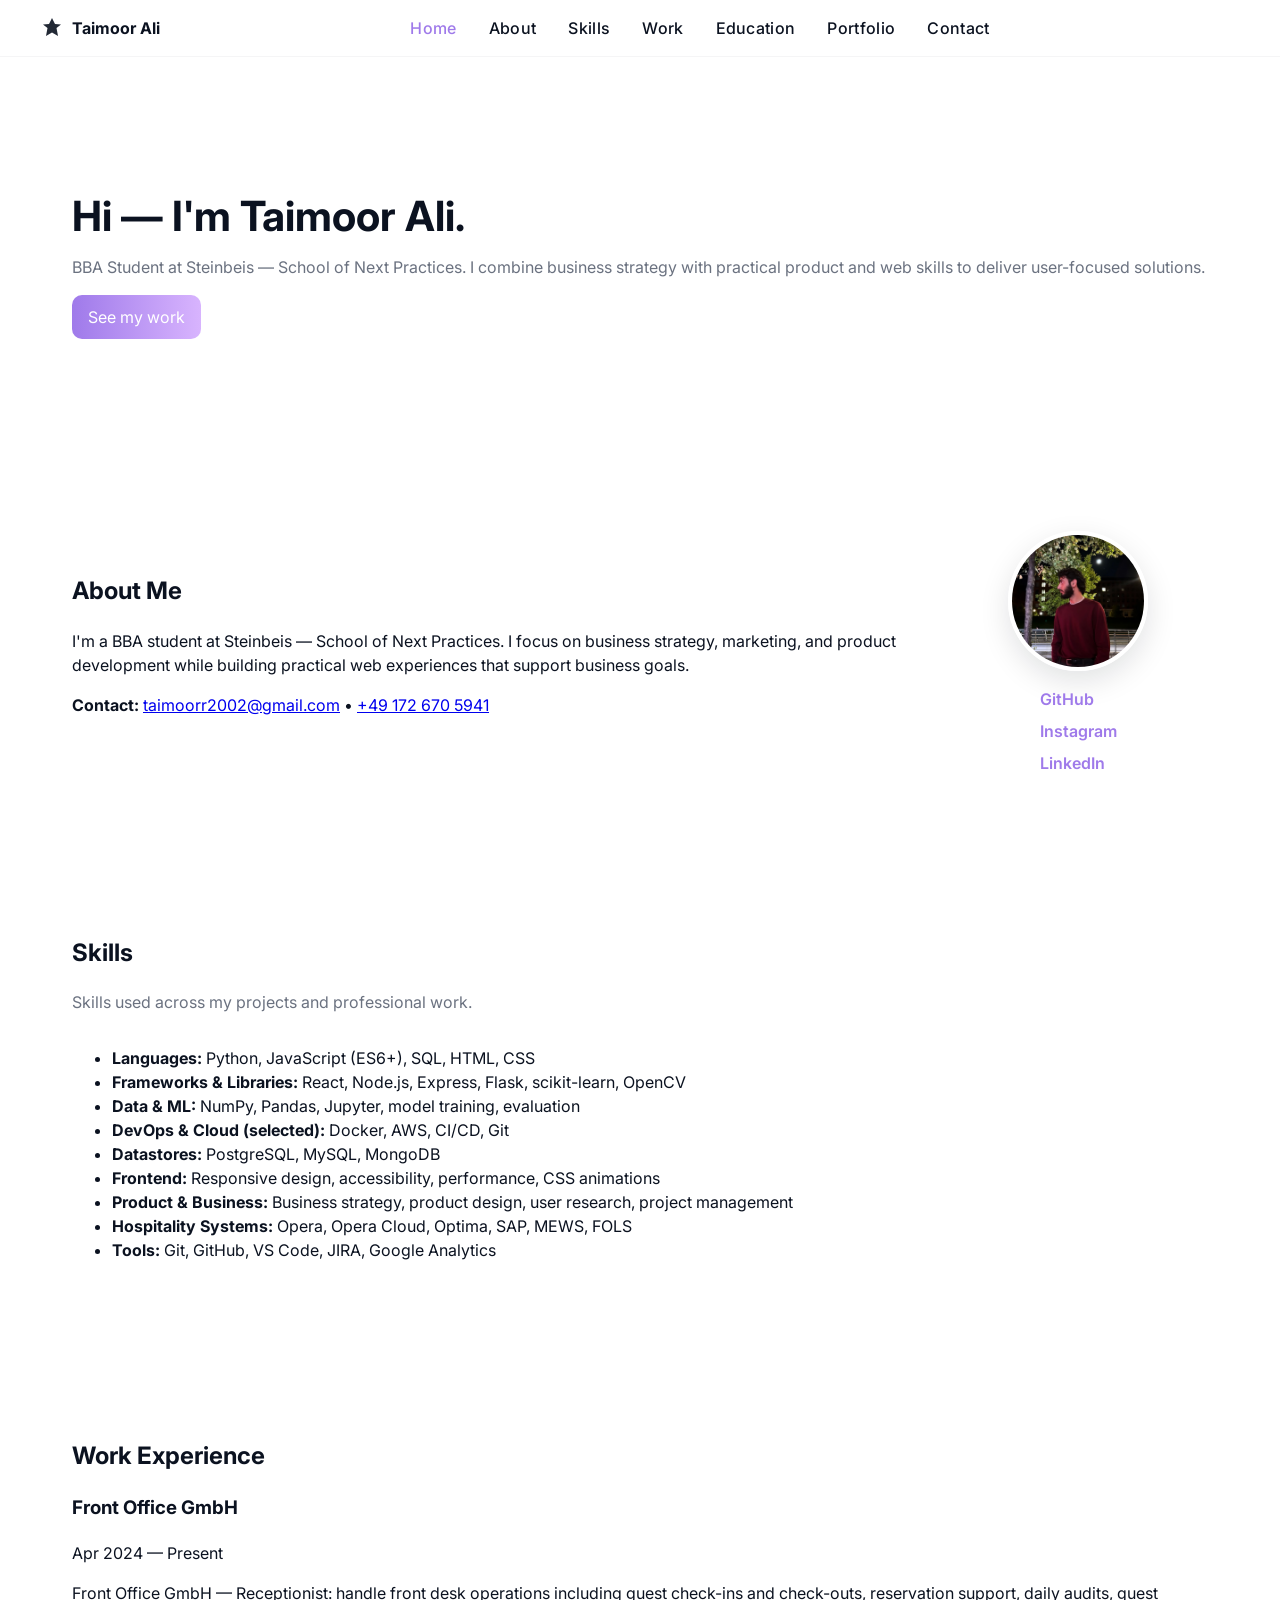
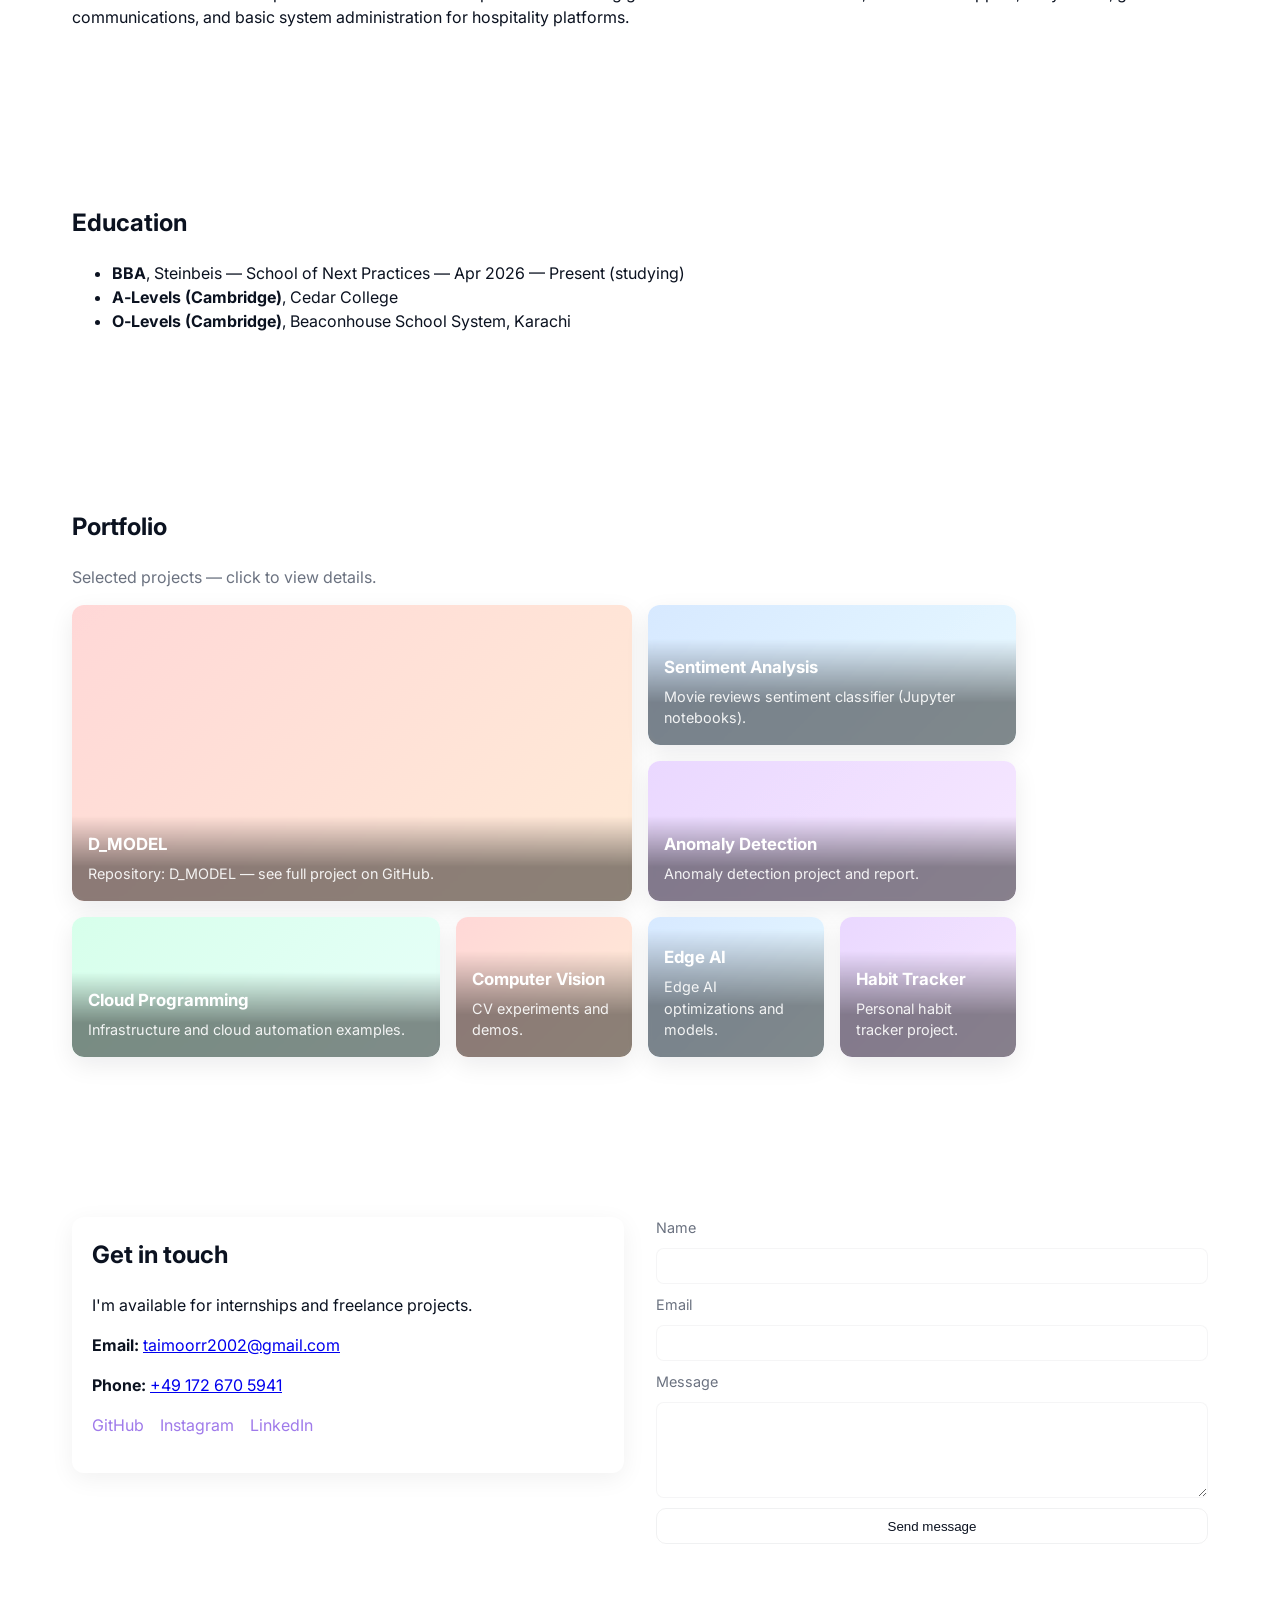
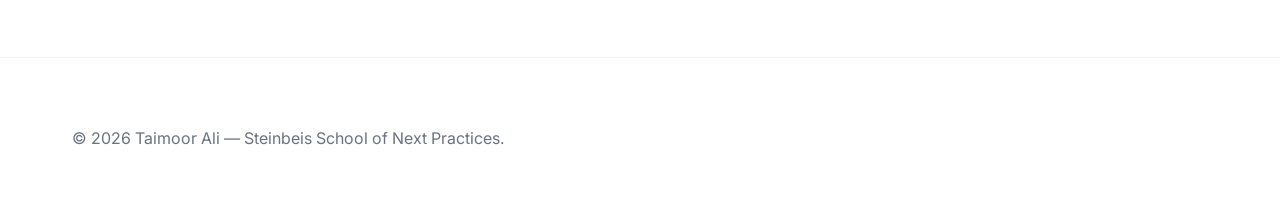
==== index.html @ 48ac393d "Content: clarify Front Office role (receptionist duties); Forms: wire contact form to Formsubmit" ====
<!DOCTYPE html>
<html lang="en">
<head>
    <meta charset="utf-8">
    <meta name="viewport" content="width=device-width,initial-scale=1">
    <title>MyName — Software Developer</title>
    <link href="https://fonts.googleapis.com/css2?family=Inter:wght@300;400;600;700&display=swap" rel="stylesheet">
    <link rel="stylesheet" href="style.css">
    <meta name="description" content="Portfolio of a software developer — frontend, backend, and product-focused engineering.">
    <meta name="theme-color" content="#ffffff">
    <link rel="icon" href="assets/favicon.svg" type="image/svg+xml">
    <link rel="manifest" href="manifest.webmanifest">
</head>
<body>
    <header class="site-header">
        <div class="container header-inner">
            <div class="nav-left">
                <a class="logo" href="#hero" aria-label="Homepage">
                    <svg width="24" height="24" viewBox="0 0 24 24" fill="none" aria-hidden="true"><path d="M12 2L15 8l6 .5-4.5 3.5L18 20l-6-3.5L6 20l1.5-8L3 8.5 9 8 12 2z" fill="currentColor"/></svg>
                    <span class="brand">Taimoor Ali</span>
                </a>
            </div>

            <nav class="site-nav" aria-label="Main navigation">
                <ul class="nav-center">
                    <li><a href="#hero">Home</a></li>
                    <li><a href="#about">About</a></li>
                    <li><a href="#skills">Skills</a></li>
                        <li><a href="#work">Work</a></li>
                        <li><a href="#education">Education</a></li>
                    <li><a href="#portfolio">Portfolio</a></li>
                    <li><a href="#contact">Contact</a></li>
                </ul>
            </nav>

            <div class="nav-right">
                <button id="menu-toggle" class="menu-toggle" aria-label="Toggle navigation">☰</button>
            </div>
        </div>
    </header>

    <main>
        <section id="hero" class="hero">
            <div class="container">
                <h1>Hi — I'm Taimoor Ali.</h1>
                <p class="lead">BBA Student at Steinbeis — School of Next Practices. I combine business strategy with practical product and web skills to deliver user-focused solutions.</p>
                <p><a class="btn primary" href="#portfolio">See my work</a></p>
            </div>
        </section>

        <section id="about" class="section">
            <div class="container about-inner">
                <div class="about-left">
                    <h2>About Me</h2>
                    <p>I'm a BBA student at Steinbeis — School of Next Practices. I focus on business strategy, marketing, and product development while building practical web experiences that support business goals.</p>
                    <p><strong>Contact:</strong> <a href="mailto:taimoorr2002@gmail.com">taimoorr2002@gmail.com</a> • <a href="tel:+491726705941">+49 172 670 5941</a></p>
                </div>
                <div class="about-right">
                    <img src="assets/profile.jpg" alt="Taimoor Ali" class="avatar-img">
                    <div class="socials">
                        <a href="https://github.com/taimoorali110" target="_blank" rel="noopener">GitHub</a>
                        <a href="https://www.instagram.com/taimoorkoraii/" target="_blank" rel="noopener">Instagram</a>
                        <a href="https://www.linkedin.com/in/taimoor-ali-80b96a406/" class="linkedin" target="_blank" rel="noopener">LinkedIn</a>
                    </div>
                </div>
            </div>
        </section>

        <section id="skills" class="section">
            <div class="container">
                <h2>Skills</h2>
                <p class="lead">Skills used across my projects and professional work.</p>
                <div class="skills-grid expanded">
                    <ul>
                        <li><strong>Languages:</strong> Python, JavaScript (ES6+), SQL, HTML, CSS</li>
                        <li><strong>Frameworks & Libraries:</strong> React, Node.js, Express, Flask, scikit-learn, OpenCV</li>
                        <li><strong>Data & ML:</strong> NumPy, Pandas, Jupyter, model training, evaluation</li>
                        <li><strong>DevOps & Cloud (selected):</strong> Docker, AWS, CI/CD, Git</li>
                        <li><strong>Datastores:</strong> PostgreSQL, MySQL, MongoDB</li>
                        <li><strong>Frontend:</strong> Responsive design, accessibility, performance, CSS animations</li>
                        <li><strong>Product & Business:</strong> Business strategy, product design, user research, project management</li>
                        <li><strong>Hospitality Systems:</strong> Opera, Opera Cloud, Optima, SAP, MEWS, FOLS</li>
                        <li><strong>Tools:</strong> Git, GitHub, VS Code, JIRA, Google Analytics</li>
                    </ul>
                    
                </div>
            </div>
        </section>

        <section id="work" class="section work-section">
            <div class="container">
                <h2>Work Experience</h2>
                <div class="work-item">
                    <h3>Front Office GmbH</h3>
                    <p class="muted">Apr 2024 — Present</p>
                    <p>Front Office GmbH — Receptionist: handle front desk operations including guest check-ins and check-outs, reservation support, daily audits, guest communications, and basic system administration for hospitality platforms.</p>
                </div>
            </div>
        </section>

        <section id="education" class="section education-section">
            <div class="container">
                <h2>Education</h2>
                <ul class="education-list">
                    <li><strong>BBA</strong>, Steinbeis — School of Next Practices — Apr 2026 — Present (studying)</li>
                    <li><strong>A‑Levels (Cambridge)</strong>, Cedar College</li>
                    <li><strong>O‑Levels (Cambridge)</strong>, Beaconhouse School System, Karachi</li>
                </ul>
            </div>
        </section>

        <section id="portfolio" class="section portfolio-section">
            <div class="container">
                <h2>Portfolio</h2>
                <p class="lead">Selected projects — click to view details.</p>
                <div class="portfolio-grid">
                    <a class="portfolio-tile tile-large" href="projects/D_MODEL.html" aria-label="D_MODEL">
                        <div class="tile-bg tile-1"></div>
                        <div class="tile-overlay">
                            <h3>D_MODEL</h3>
                            <p>Repository: D_MODEL — see full project on GitHub.</p>
                        </div>
                    </a>

                    <a class="portfolio-tile tile-medium" href="projects/sentiment-analysis-for-movie-reviews.html" aria-label="Sentiment Analysis">
                        <div class="tile-bg tile-2"></div>
                        <div class="tile-overlay">
                            <h3>Sentiment Analysis</h3>
                            <p>Movie reviews sentiment classifier (Jupyter notebooks).</p>
                        </div>
                    </a>

                    <a class="portfolio-tile tile-medium" href="projects/Taimoor_10220374_Anomaly_Detection.html" aria-label="Anomaly Detection">
                        <div class="tile-bg tile-3"></div>
                        <div class="tile-overlay">
                            <h3>Anomaly Detection</h3>
                            <p>Anomaly detection project and report.</p>
                        </div>
                    </a>

                    <a class="portfolio-tile tile-medium" href="projects/Taimoor_10220374_cloud_programming.html" aria-label="Cloud Programming">
                        <div class="tile-bg tile-4"></div>
                        <div class="tile-overlay">
                            <h3>Cloud Programming</h3>
                            <p>Infrastructure and cloud automation examples.</p>
                        </div>
                    </a>

                    <a class="portfolio-tile tile-small" href="projects/Taimoor_10220374_computer_vision.html" aria-label="Computer Vision">
                        <div class="tile-bg tile-1"></div>
                        <div class="tile-overlay">
                            <h3>Computer Vision</h3>
                            <p>CV experiments and demos.</p>
                        </div>
                    </a>

                    <a class="portfolio-tile tile-small" href="projects/Taimoor_10220374_edge_ai.html" aria-label="Edge AI">
                        <div class="tile-bg tile-2"></div>
                        <div class="tile-overlay">
                            <h3>Edge AI</h3>
                            <p>Edge AI optimizations and models.</p>
                        </div>
                    </a>

                    <a class="portfolio-tile tile-small" href="projects/Taimoor_10220374_habit_tracker.html" aria-label="Habit Tracker">
                        <div class="tile-bg tile-3"></div>
                        <div class="tile-overlay">
                            <h3>Habit Tracker</h3>
                            <p>Personal habit tracker project.</p>
                        </div>
                    </a>
                </div>
            </div>
        </section>

        <section id="contact" class="section">
            <div class="container contact-inner">
                <div class="contact-card">
                    <h2>Get in touch</h2>
                    <p>I'm available for internships and freelance projects.</p>
                    <p><strong>Email:</strong> <a href="mailto:taimoorr2002@gmail.com">taimoorr2002@gmail.com</a></p>
                    <p><strong>Phone:</strong> <a href="tel:+491726705941">+49 172 670 5941</a></p>
                    <p class="contact-socials">
                        <a href="https://github.com/taimoorali110" target="_blank" rel="noopener">GitHub</a>
                        <a href="https://instagram.com/taimoorkoraii" target="_blank" rel="noopener">Instagram</a>
                        <a href="https://www.linkedin.com/in/taimoor-ali-80b96a406/" class="linkedin" target="_blank" rel="noopener">LinkedIn</a>
                    </p>
                </div>

                <form id="contact-form" class="contact-form" action="https://formsubmit.co/taimoorr2002@gmail.com" method="POST">
                    <input type="hidden" name="_subject" value="Portfolio contact — new message">
                    <input type="hidden" name="_captcha" value="false">
                    <input type="hidden" name="_next" value="https://taimoorali110.github.io/mywebsite/?thanks=true">
                    <label for="name">Name</label>
                    <input id="name" name="name" type="text" required>

                    <label for="email">Email</label>
                    <input id="email" name="email" type="email" required>

                    <label for="message">Message</label>
                    <textarea id="message" name="message" rows="5" required></textarea>

                    <button type="submit" class="btn">Send message</button>
                    <p id="form-status" class="form-status" aria-live="polite"></p>
                </form>
            </div>
        </section>
    </main>

    <footer class="site-footer">
        <div class="container footer-inner">
            <p>&copy; <span id="year"></span> Taimoor Ali — Steinbeis School of Next Practices.</p>
        </div>
    </footer>

    <script src="script.js"></script>
</body>
</html>
---- style.css ----
:root{
    --bg:#ffffff;
    --surface:#f6f7f8;
    --muted:#6b7280;
    --text:#0b1220;
    --accent:#9f7aea; /* lilac */
    --accent-2:#d8b4fe; /* light lilac */
    --card:#ffffff;
    --radius:12px;
}

*{box-sizing:border-box}
html,body{height:100%}
body{
    margin:0;
    font-family:Inter, system-ui, -apple-system, "Segoe UI", Roboto, "Helvetica Neue", Arial;
    background:var(--bg);
    color:var(--text);
    -webkit-font-smoothing:antialiased;
    -moz-osx-font-smoothing:grayscale;
    line-height:1.5;
}

.container{max-width:1200px;margin:0 auto;padding:2rem}

/* About / Avatar / Contact helpers */
.about-inner{display:flex;gap:2rem;align-items:center}
.about-left{flex:1}
.about-right{width:260px;display:flex;flex-direction:column;align-items:center;gap:1rem}
.avatar{width:120px;height:120px;border-radius:50%;background:linear-gradient(135deg,var(--accent),var(--accent-2));display:flex;align-items:center;justify-content:center;font-weight:700;color:white;font-size:36px}
.avatar-img{width:140px;height:140px;border-radius:50%;object-fit:cover;border:4px solid #fff;box-shadow:0 10px 30px rgba(12,18,25,0.12)}
.socials{display:flex;flex-direction:column;gap:0.5rem}
.socials a{color:var(--accent);text-decoration:none;font-weight:600}

.contact-inner{display:grid;grid-template-columns:1fr 1fr;gap:2rem;align-items:start}
.contact-card{background:var(--card);padding:1.25rem;border-radius:12px;box-shadow:0 6px 24px rgba(12,18,25,0.06)}
.contact-card h2{margin-top:0}
.contact-socials a{margin-right:12px;color:var(--accent);text-decoration:none}

.nav-center a.active{color:var(--accent)}

    /* Header / Nav */
    .site-header{position:sticky;top:0;z-index:60;background:rgba(255,255,255,0.6);backdrop-filter:blur(8px);border-bottom:1px solid rgba(15,23,42,0.04)}
    .header-inner{display:flex;align-items:center;justify-content:space-between;padding:1rem 0}
    .nav-left,.nav-right{display:flex;align-items:center;gap:1rem}
    .logo{display:flex;align-items:center;gap:0.5rem;color:var(--text);text-decoration:none;font-weight:600}
    .logo svg{opacity:0.9}
    .brand{font-weight:700}
    .site-nav{flex:1;text-align:center}
    .nav-center{display:inline-flex;gap:2rem;align-items:center;list-style:none;padding:0;margin:0}
    .nav-center a{color:var(--text);text-decoration:none;font-weight:500;padding:0.25rem 0;position:relative;letter-spacing:0.02em}
    .nav-center a::after{content:'';position:absolute;left:0;right:0;height:2px;background:var(--accent);transform:scaleX(0);transform-origin:left center;transition:transform .22s cubic-bezier(.2,.9,.2,1)}
    .nav-center a:hover::after{transform:scaleX(1)}
    .menu-toggle{display:none;background:transparent;border:0;font-size:1.25rem}

    .site-header.scrolled{background:rgba(255,255,255,0.8);box-shadow:0 6px 20px rgba(12,18,25,0.06)}
    .site-header.scrolled .header-inner{padding:0.45rem 0}
    .site-header.scrolled .logo{transform:scale(0.95)}

    /* Hero */
    .hero{padding:6rem 0 4rem}
    .hero h1{font-size:2.6rem;margin:0 0 0.5rem;animation:fadeInUp .7s ease both}
    .lead{color:var(--muted);margin:0 0 1rem}
    .btn{display:inline-block;padding:0.6rem 1rem;border-radius:10px;background:transparent;border:1px solid rgba(11,20,40,0.06);color:var(--text);cursor:pointer;text-decoration:none}
    .btn.primary{background:linear-gradient(90deg,var(--accent),var(--accent-2));border:0;color:white}

    /* Sections */
    .section{padding:3rem 0}
    h2{margin-top:0}

    /* Skills */
    .skills-grid{display:grid;grid-template-columns:repeat(auto-fit,minmax(120px,1fr));gap:0.75rem;padding:0;list-style:none}
    /* inline, non-boxed skill tags */
    .skills-topics .skill-list-inline{display:flex;flex-wrap:wrap;gap:0.5rem;padding:0;margin:0;list-style:none}
    .skills-topics .skill{background:transparent;padding:0;margin:0;color:var(--muted);font-weight:500;text-align:left;box-shadow:none;border-radius:0}

    /* Portfolio */
    .portfolio-section .portfolio-grid{display:grid;grid-template-columns:repeat(6,1fr);grid-auto-rows:140px;gap:16px;margin-top:1rem}
    .portfolio-tile{position:relative;display:block;border-radius:12px;overflow:hidden;color:white;text-decoration:none;box-shadow:0 8px 24px rgba(12,18,25,0.08);transform:translateZ(0);transition:transform .35s cubic-bezier(.2,.9,.2,1),box-shadow .25s}
    .portfolio-tile:hover{transform:translateY(-8px) scale(1.01);box-shadow:0 20px 40px rgba(12,18,25,0.12)}
    .portfolio-tile .tile-bg{position:absolute;inset:0;background-size:cover;background-position:center;filter:contrast(1.02) saturate(1.03);transform-origin:center;transition:transform .6s}
    .portfolio-tile:hover .tile-bg{transform:scale(1.06)}
    .portfolio-tile .tile-overlay{position:absolute;left:0;right:0;bottom:0;padding:16px;background:linear-gradient(180deg,rgba(0,0,0,0) 0%, rgba(0,0,0,0.45) 60%);backdrop-filter:blur(2px)}
    .portfolio-tile h3{margin:0 0 6px;font-size:1.05rem}
    .portfolio-tile p{margin:0;font-size:0.9rem;opacity:0.9}
    .tile-large{grid-column:span 3;grid-row:span 2}
    .tile-medium{grid-column:span 2;grid-row:span 1}
    .tile-small{grid-column:span 1;grid-row:span 1}

    .tile-1{background:linear-gradient(135deg,#ffd6d6,#ffe9d6)}
    .tile-2{background:linear-gradient(135deg,#d6e7ff,#e6f7ff)}
    .tile-3{background:linear-gradient(135deg,#e8d6ff,#f3e6ff)}
    .tile-4{background:linear-gradient(135deg,#d6ffe9,#e6fff7)}

    /* Contact form */
    .contact-form{display:grid;gap:0.6rem;max-width:600px}
    .contact-form input,.contact-form textarea{background:var(--card);border:1px solid rgba(10,15,25,0.04);padding:0.6rem;border-radius:8px;color:var(--text)}
    .contact-form label{font-size:0.9rem;color:var(--muted)}
    .form-status{color:var(--accent);font-size:0.95rem;margin-top:0.5rem}

    /* Footer */
    .site-footer{border-top:1px solid rgba(15,23,42,0.04);padding:1.25rem 0;color:var(--muted)}

/* README and gallery */
.readme{margin-top:1rem;background:var(--surface);padding:1rem;border-radius:10px}
.readme pre{white-space:pre-wrap;font-size:0.95rem;color:var(--text);overflow:auto}
.gallery{display:flex;gap:8px;flex-wrap:wrap;margin-top:0.75rem}
.gallery img{width:180px;height:120px;object-fit:cover;border-radius:8px;border:1px solid rgba(11,20,40,0.06)}
.project-video{width:100%;max-width:900px;border-radius:8px;overflow:hidden;background:#000}

    /* Responsive */
    @media (max-width:1000px){
        .portfolio-section .portfolio-grid{grid-template-columns:repeat(4,1fr);grid-auto-rows:120px}
    }
    @media (max-width:720px){
        .nav-center{display:none}
        .menu-toggle{display:block}
        .site-nav.active{display:block;position:absolute;left:16px;right:16px;top:64px;background:var(--surface);border-radius:12px;padding:12px}
        .portfolio-section .portfolio-grid{grid-template-columns:repeat(2,1fr);grid-auto-rows:140px}
        .hero h1{font-size:1.6rem}
    }

    /* Animations */
    @keyframes fadeInUp{from{opacity:0;transform:translateY(10px)}to{opacity:1;transform:none}}

    @media (prefers-reduced-motion:reduce){
        .portfolio-tile,.hero h1{transition:none;animation:none}
    }
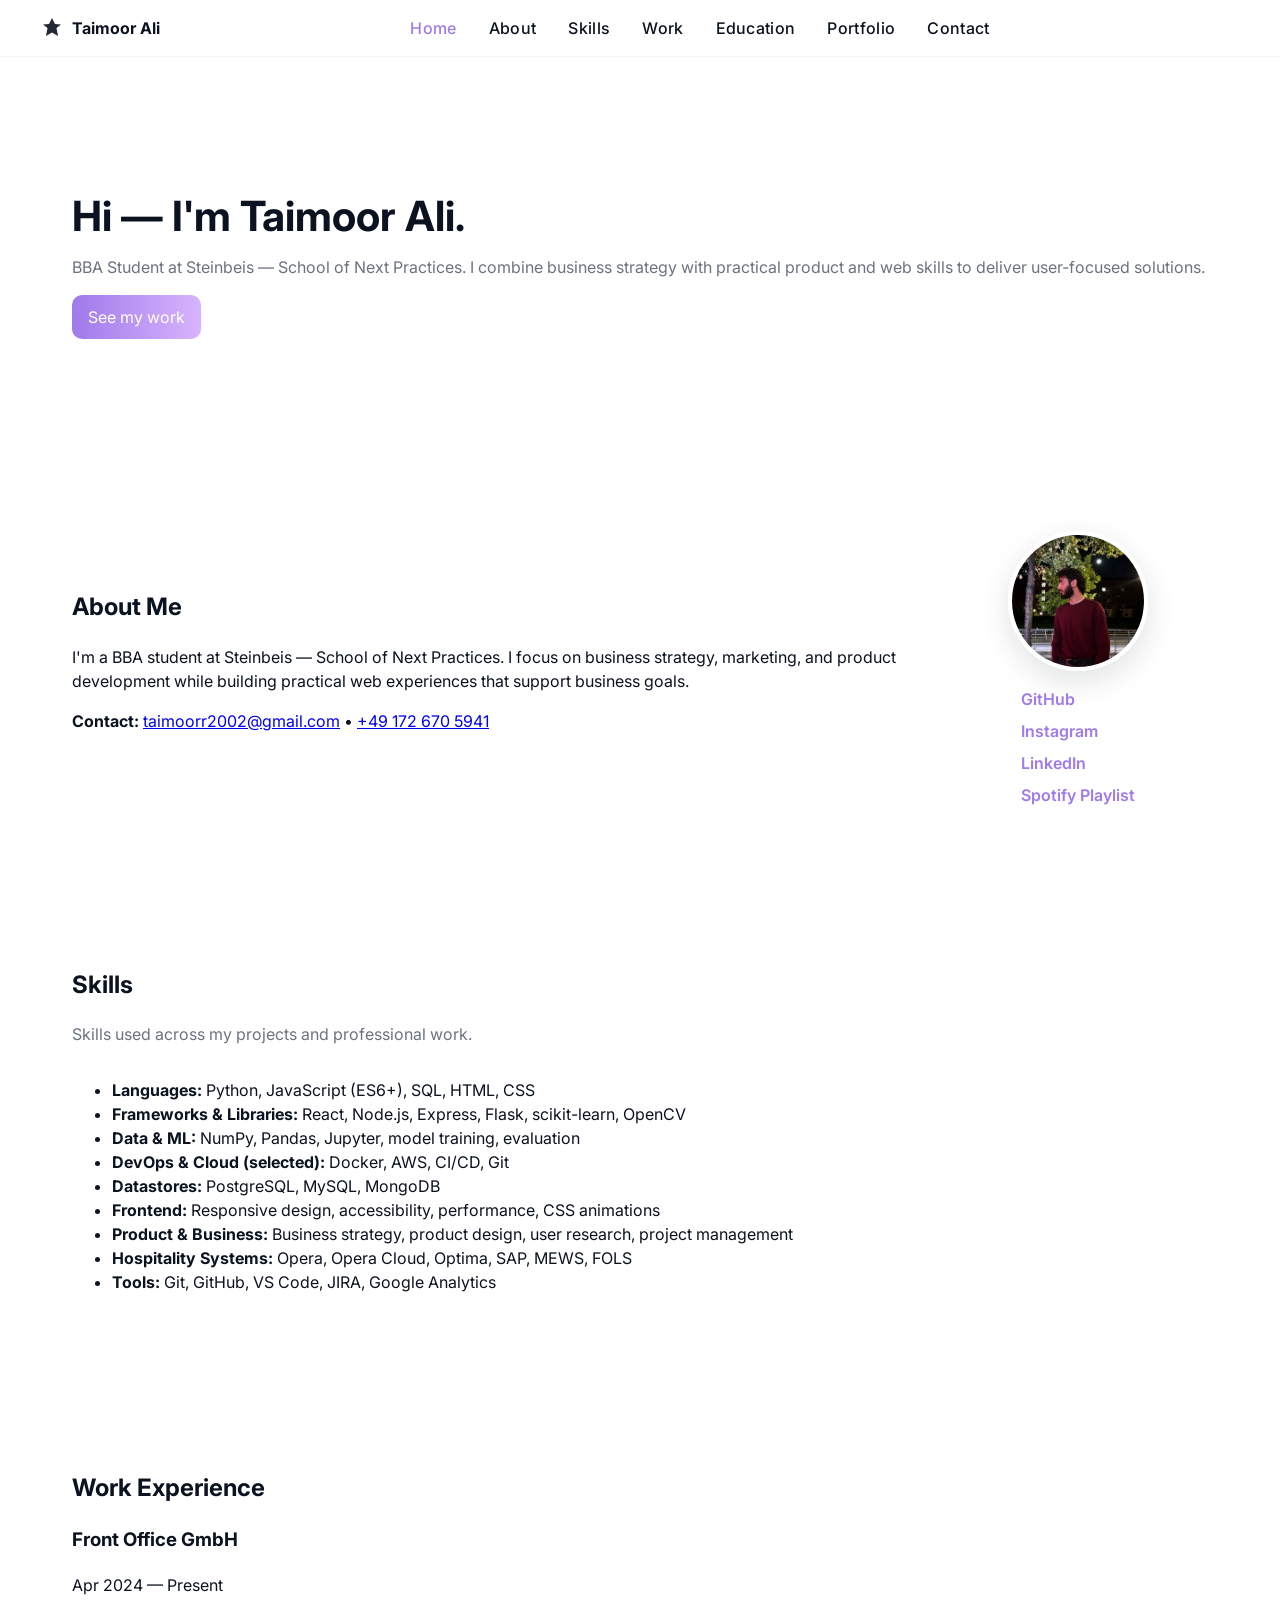
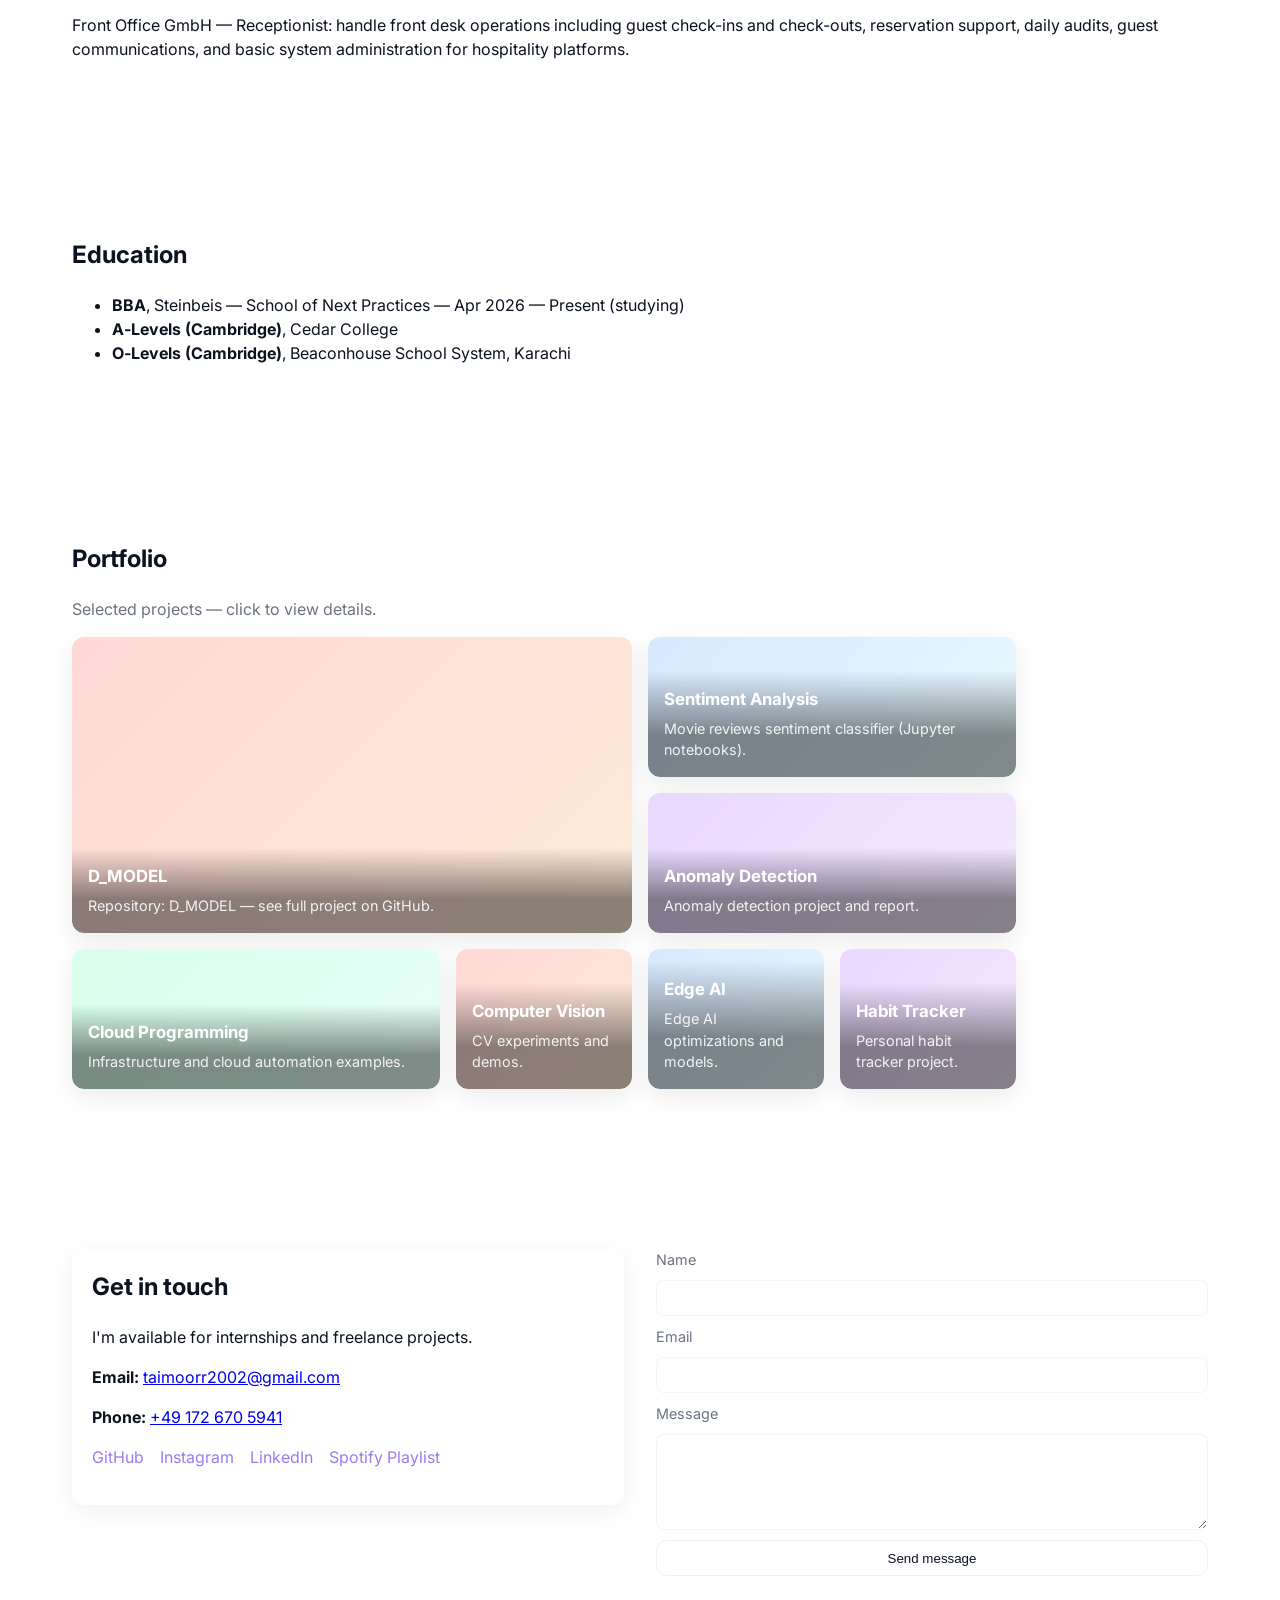
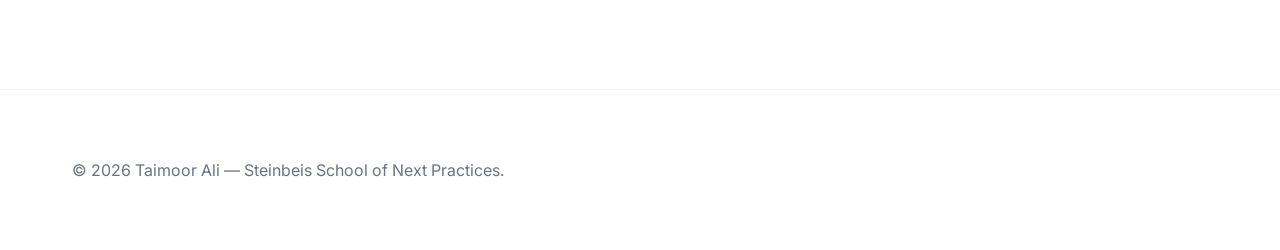
==== commit 92c38b77: "Add Spotify playlist links" ====
--- a/index.html
+++ b/index.html
@@ -61,6 +61,7 @@
                         <a href="https://github.com/taimoorali110" target="_blank" rel="noopener">GitHub</a>
                         <a href="https://www.instagram.com/taimoorkoraii/" target="_blank" rel="noopener">Instagram</a>
                         <a href="https://www.linkedin.com/in/taimoor-ali-80b96a406/" class="linkedin" target="_blank" rel="noopener">LinkedIn</a>
+                        <a href="https://open.spotify.com/playlist/6kgKh6iaj9Uk6pMjlQZ9Xp?si=ee065f746693475c" target="_blank" rel="noopener">Spotify Playlist</a>
                     </div>
                 </div>
             </div>
@@ -184,13 +185,11 @@
                         <a href="https://github.com/taimoorali110" target="_blank" rel="noopener">GitHub</a>
                         <a href="https://instagram.com/taimoorkoraii" target="_blank" rel="noopener">Instagram</a>
                         <a href="https://www.linkedin.com/in/taimoor-ali-80b96a406/" class="linkedin" target="_blank" rel="noopener">LinkedIn</a>
+                        <a href="https://open.spotify.com/playlist/6kgKh6iaj9Uk6pMjlQZ9Xp?si=ee065f746693475c" target="_blank" rel="noopener">Spotify Playlist</a>
                     </p>
                 </div>
 
-                <form id="contact-form" class="contact-form" action="https://formsubmit.co/taimoorr2002@gmail.com" method="POST">
-                    <input type="hidden" name="_subject" value="Portfolio contact — new message">
-                    <input type="hidden" name="_captcha" value="false">
-                    <input type="hidden" name="_next" value="https://taimoorali110.github.io/mywebsite/?thanks=true">
+                <form id="contact-form" class="contact-form" method="POST">
                     <label for="name">Name</label>
                     <input id="name" name="name" type="text" required>
 
@@ -213,6 +212,7 @@
         </div>
     </footer>
 
+    <script src="https://cdn.emailjs.com/sdk/3.2.0/email.min.js"></script>
     <script src="script.js"></script>
 </body>
 </html>
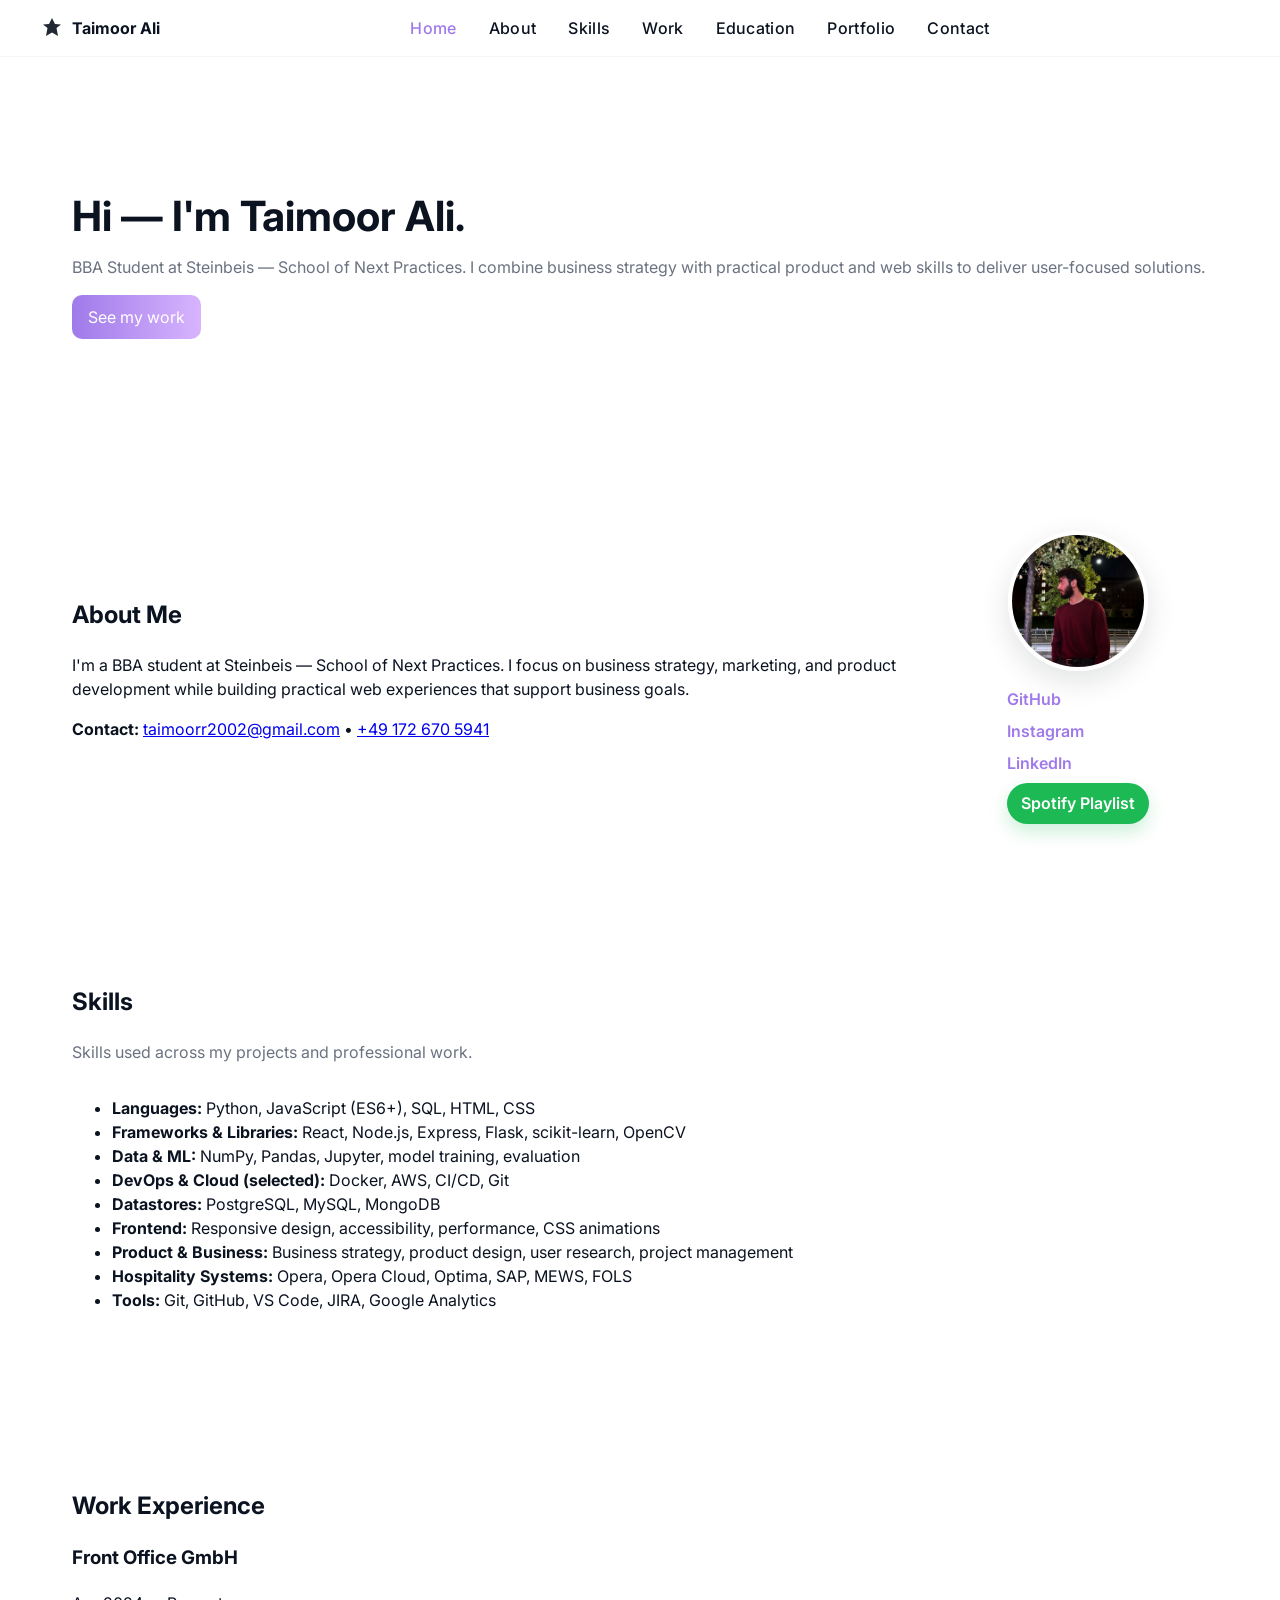
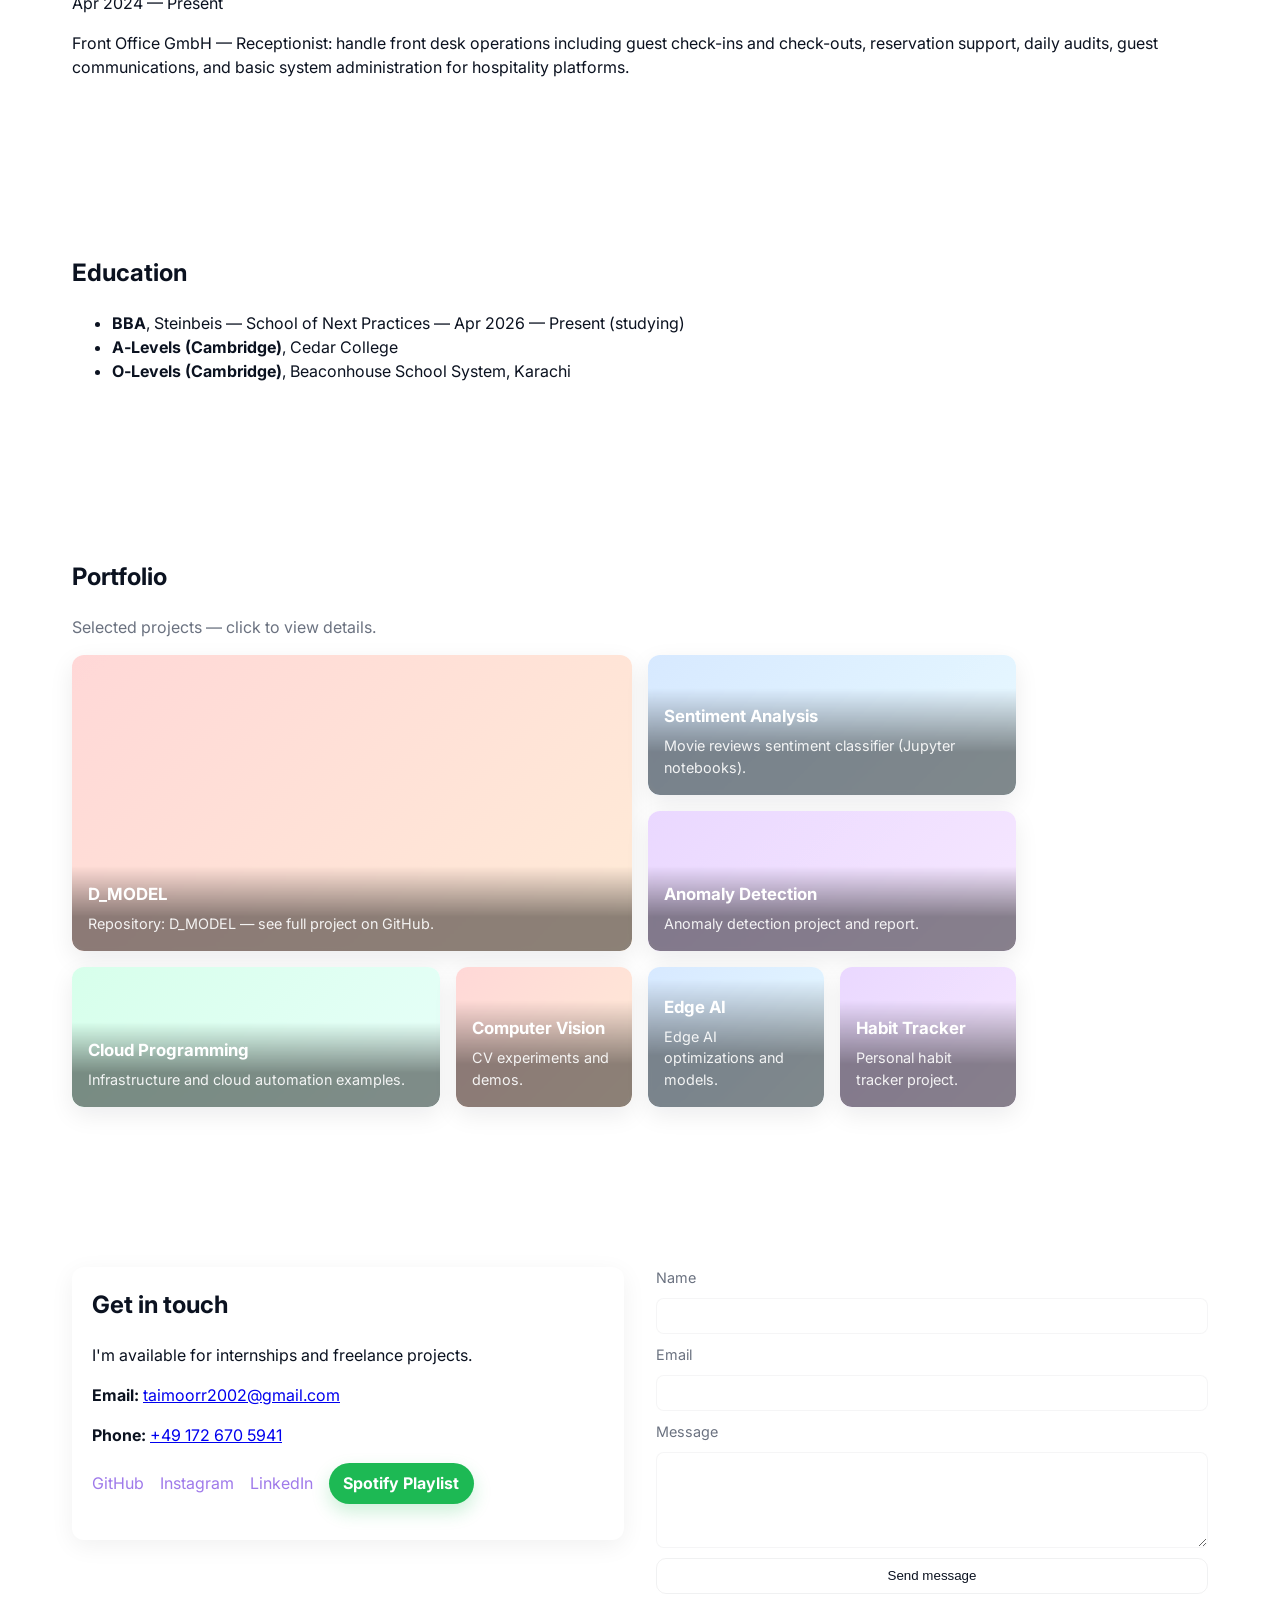
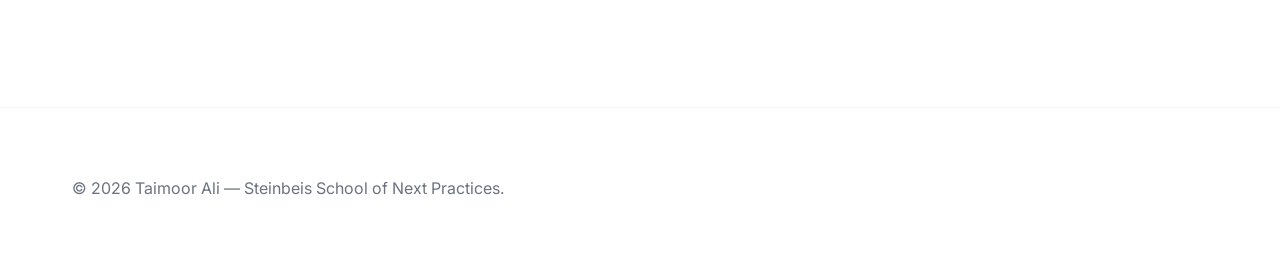
==== commit 43e6b3a5: "Style Spotify playlist links" ====
--- a/index.html
+++ b/index.html
@@ -61,7 +61,7 @@
                         <a href="https://github.com/taimoorali110" target="_blank" rel="noopener">GitHub</a>
                         <a href="https://www.instagram.com/taimoorkoraii/" target="_blank" rel="noopener">Instagram</a>
                         <a href="https://www.linkedin.com/in/taimoor-ali-80b96a406/" class="linkedin" target="_blank" rel="noopener">LinkedIn</a>
-                        <a href="https://open.spotify.com/playlist/6kgKh6iaj9Uk6pMjlQZ9Xp?si=ee065f746693475c" target="_blank" rel="noopener">Spotify Playlist</a>
+                        <a class="spotify-link" href="https://open.spotify.com/playlist/6kgKh6iaj9Uk6pMjlQZ9Xp?si=ee065f746693475c" target="_blank" rel="noopener">Spotify Playlist</a>
                     </div>
                 </div>
             </div>
@@ -185,7 +185,7 @@
                         <a href="https://github.com/taimoorali110" target="_blank" rel="noopener">GitHub</a>
                         <a href="https://instagram.com/taimoorkoraii" target="_blank" rel="noopener">Instagram</a>
                         <a href="https://www.linkedin.com/in/taimoor-ali-80b96a406/" class="linkedin" target="_blank" rel="noopener">LinkedIn</a>
-                        <a href="https://open.spotify.com/playlist/6kgKh6iaj9Uk6pMjlQZ9Xp?si=ee065f746693475c" target="_blank" rel="noopener">Spotify Playlist</a>
+                        <a class="spotify-link" href="https://open.spotify.com/playlist/6kgKh6iaj9Uk6pMjlQZ9Xp?si=ee065f746693475c" target="_blank" rel="noopener">Spotify Playlist</a>
                     </p>
                 </div>
 
--- a/style.css
+++ b/style.css
@@ -31,6 +31,9 @@
 .avatar-img{width:140px;height:140px;border-radius:50%;object-fit:cover;border:4px solid #fff;box-shadow:0 10px 30px rgba(12,18,25,0.12)}
 .socials{display:flex;flex-direction:column;gap:0.5rem}
 .socials a{color:var(--accent);text-decoration:none;font-weight:600}
+.spotify-link{display:inline-flex;align-items:center;justify-content:center;padding:0.55rem 0.9rem;border-radius:999px;background:#1db954;color:#ffffff !important;text-decoration:none !important;font-weight:700;box-shadow:0 8px 18px rgba(29,185,84,0.22);transition:transform .2s ease,box-shadow .2s ease,filter .2s ease}
+.spotify-link:hover{transform:translateY(-1px);box-shadow:0 12px 22px rgba(29,185,84,0.28);filter:saturate(1.05)}
+.spotify-link:focus-visible{outline:3px solid rgba(29,185,84,0.35);outline-offset:2px}
 
 .contact-inner{display:grid;grid-template-columns:1fr 1fr;gap:2rem;align-items:start}
 .contact-card{background:var(--card);padding:1.25rem;border-radius:12px;box-shadow:0 6px 24px rgba(12,18,25,0.06)}
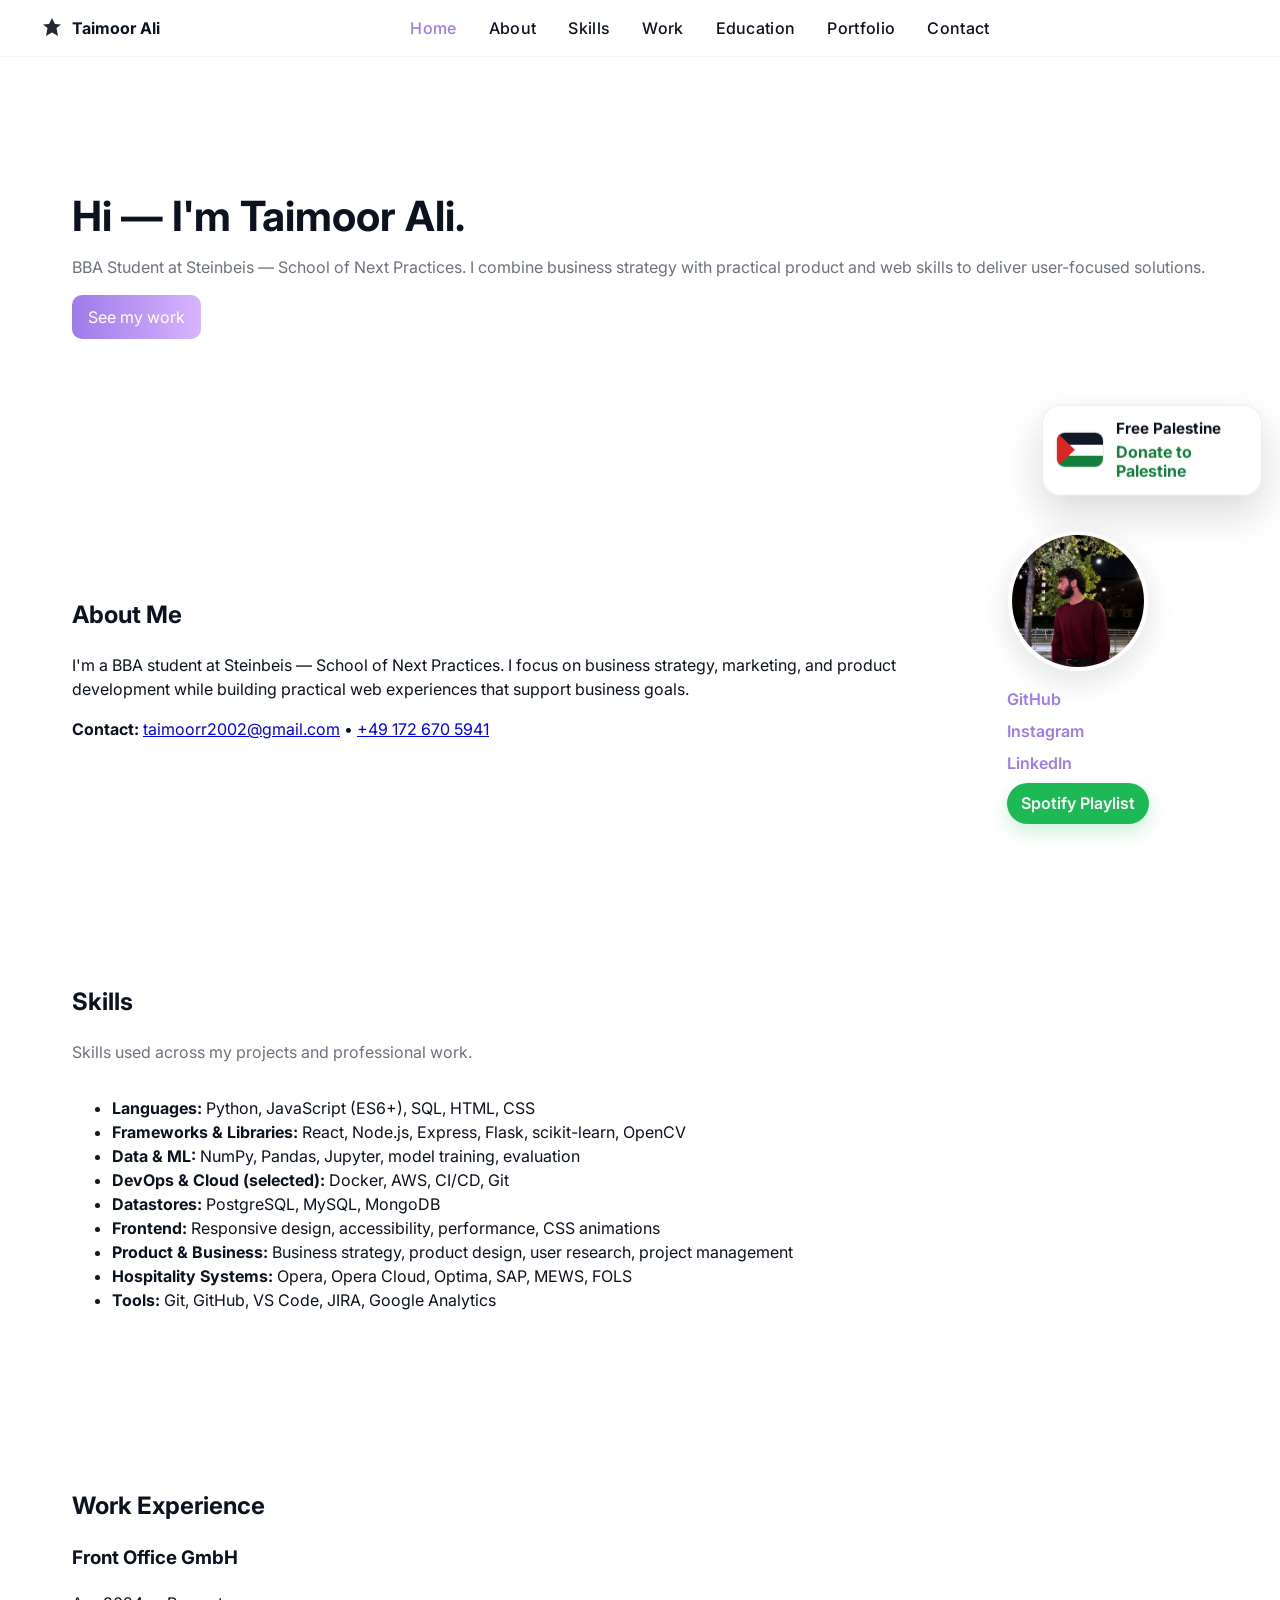
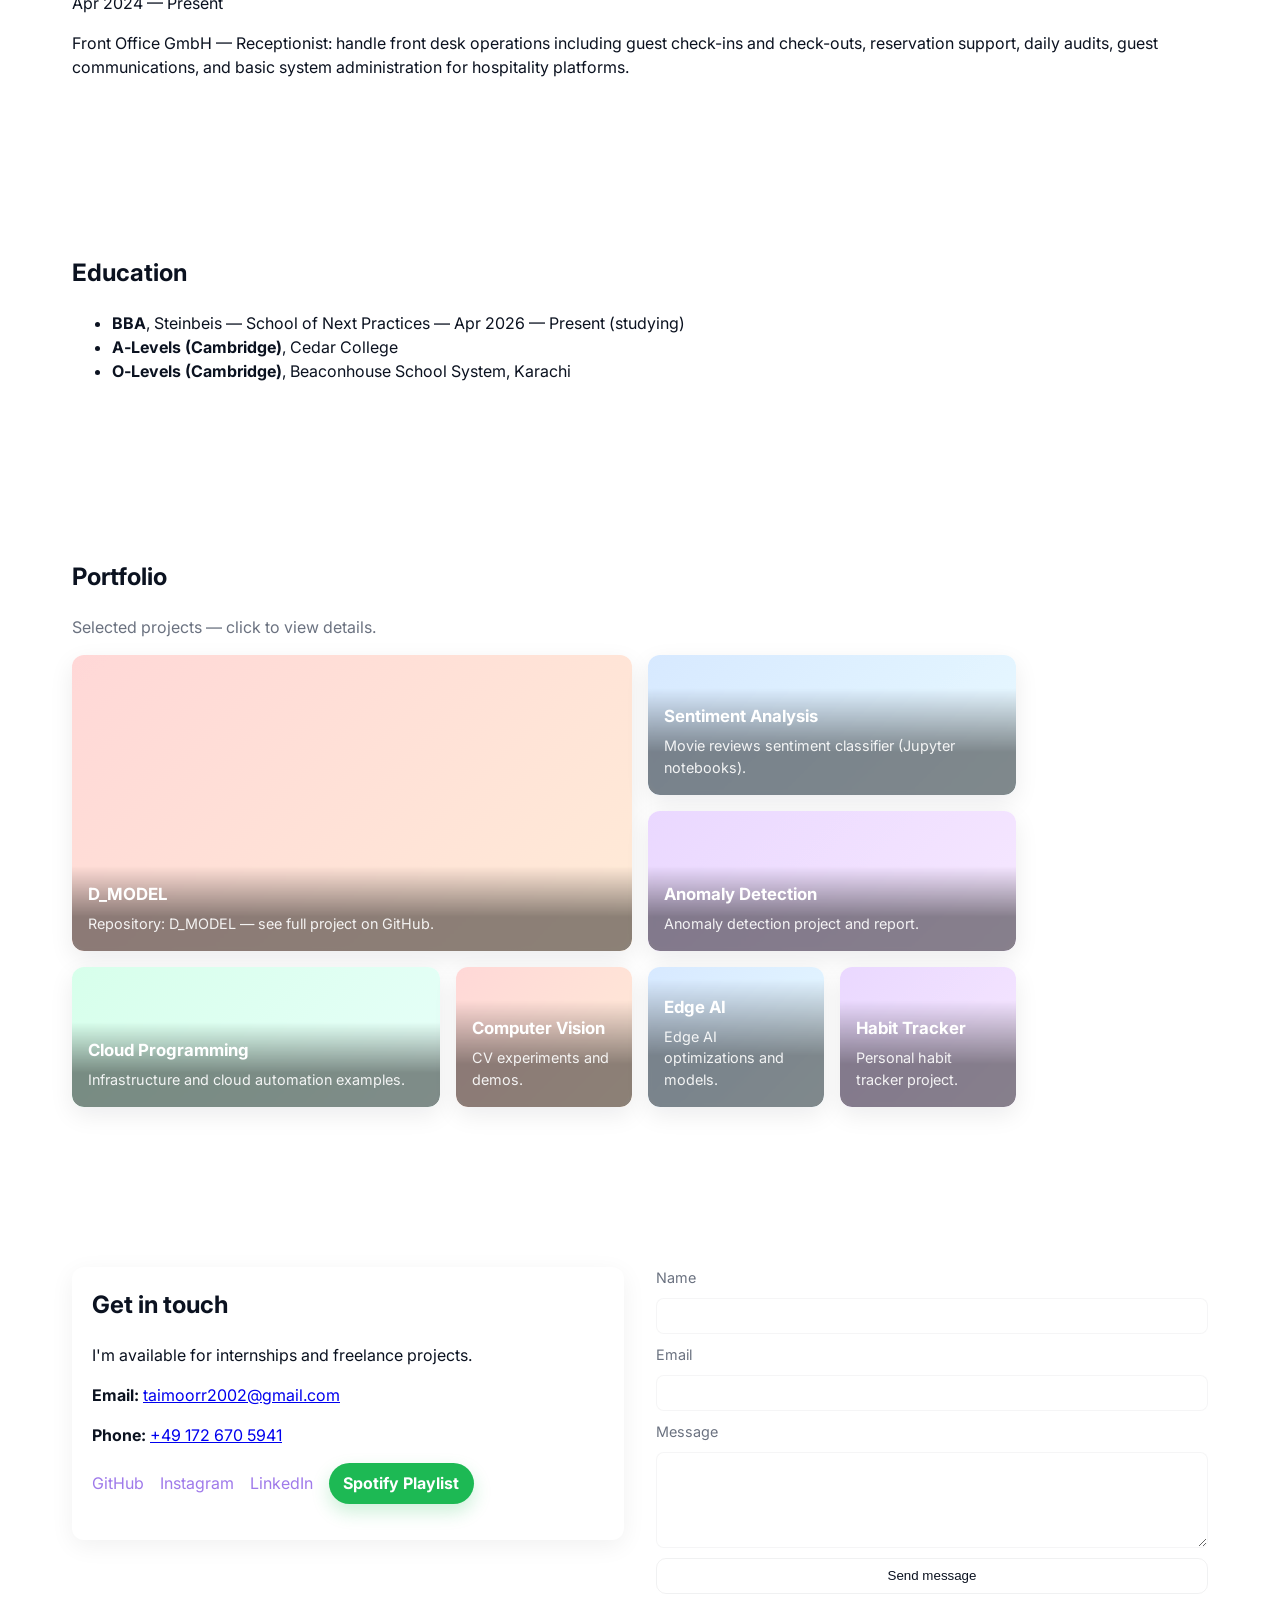
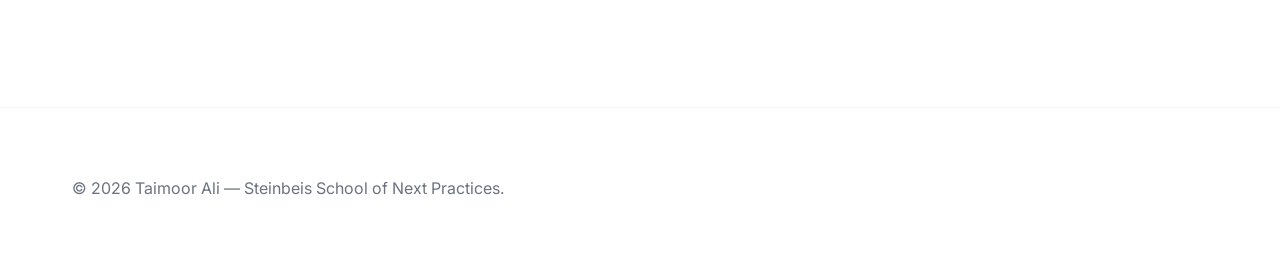
==== commit dbdda88e: "Add Palestine support badge" ====
--- a/index.html
+++ b/index.html
@@ -206,6 +206,19 @@
         </section>
     </main>
 
+    <aside class="support-badge" aria-label="Palestine support and donation link">
+        <div class="flag" aria-hidden="true">
+            <span class="flag-black"></span>
+            <span class="flag-white"></span>
+            <span class="flag-green"></span>
+            <span class="flag-red"></span>
+        </div>
+        <div class="support-copy">
+            <strong>Free Palestine</strong>
+            <a href="https://donate.unrwa.org/int/en/general?utm_source=google&utm_medium=cpc&utm_content=gaza&utm_campaign=CR_UNRWA_TAC_PRO_Generic_Gaza_SEM_DE_EN_CONV_2432026&gad_source=1&gad_campaignid=23680467537&gbraid=0AAAAApc61G7LXEV8VcdXLqSeXv3rjhVPc&gclid=Cj0KCQjwrZTRBhDSARIsAHidYfeowFu_WZfKQOGUE1Fs76RTi5K41YBwWxDkxVURpf7EW5RTjcFP-UsaAn3CEALw_wcB" target="_blank" rel="noopener">Donate to Palestine</a>
+        </div>
+    </aside>
+
     <footer class="site-footer">
         <div class="container footer-inner">
             <p>&copy; <span id="year"></span> Taimoor Ali — Steinbeis School of Next Practices.</p>
--- a/style.css
+++ b/style.css
@@ -104,6 +104,19 @@
     /* Footer */
     .site-footer{border-top:1px solid rgba(15,23,42,0.04);padding:1.25rem 0;color:var(--muted)}
 
+    /* Support badge */
+    .support-badge{position:fixed;right:18px;top:50%;transform:translateY(-50%);z-index:80;display:flex;align-items:center;gap:0.8rem;padding:0.85rem 1rem 0.85rem 0.85rem;border-radius:18px;background:rgba(255,255,255,0.92);backdrop-filter:blur(10px);box-shadow:0 18px 40px rgba(12,18,25,0.16);border:1px solid rgba(15,23,42,0.08);max-width:220px}
+    .support-badge .flag{width:54px;height:34px;position:relative;overflow:hidden;border-radius:8px;box-shadow:0 0 0 1px rgba(0,0,0,0.08)}
+    .support-badge .flag span{display:block;width:100%}
+    .support-badge .flag-black{height:33.33%;background:#111827}
+    .support-badge .flag-white{height:33.33%;background:#ffffff}
+    .support-badge .flag-green{height:33.34%;background:#15803d}
+    .support-badge .flag-red{position:absolute;left:0;top:0;width:0;height:0;border-top:17px solid transparent;border-bottom:17px solid transparent;border-left:18px solid #dc2626}
+    .support-copy{display:flex;flex-direction:column;gap:0.3rem;line-height:1.2}
+    .support-copy strong{color:var(--text);font-size:0.95rem}
+    .support-copy a{color:#15803d;font-weight:700;text-decoration:none}
+    .support-copy a:hover{text-decoration:underline}
+
 /* README and gallery */
 .readme{margin-top:1rem;background:var(--surface);padding:1rem;border-radius:10px}
 .readme pre{white-space:pre-wrap;font-size:0.95rem;color:var(--text);overflow:auto}
@@ -121,6 +134,7 @@
         .site-nav.active{display:block;position:absolute;left:16px;right:16px;top:64px;background:var(--surface);border-radius:12px;padding:12px}
         .portfolio-section .portfolio-grid{grid-template-columns:repeat(2,1fr);grid-auto-rows:140px}
         .hero h1{font-size:1.6rem}
+        .support-badge{left:12px;right:12px;top:auto;bottom:12px;transform:none;max-width:none;justify-content:center}
     }
 
     /* Animations */
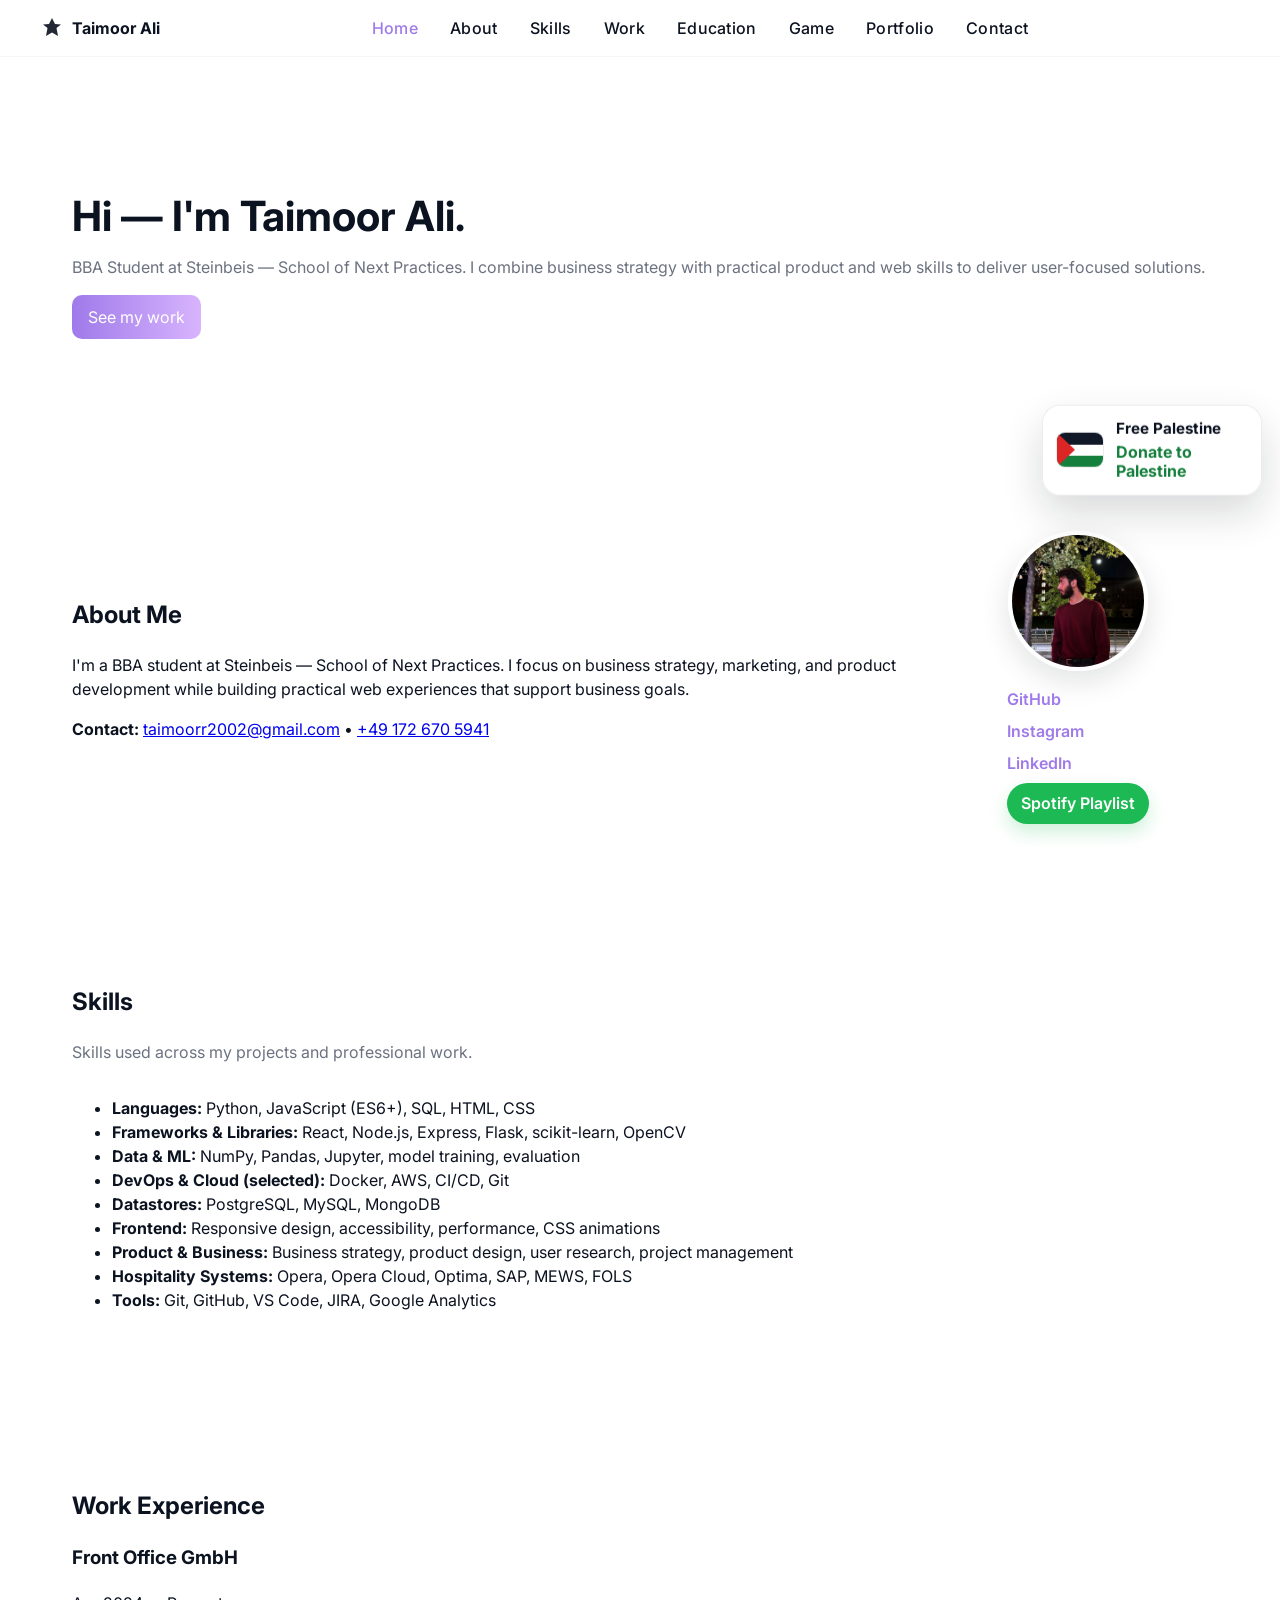
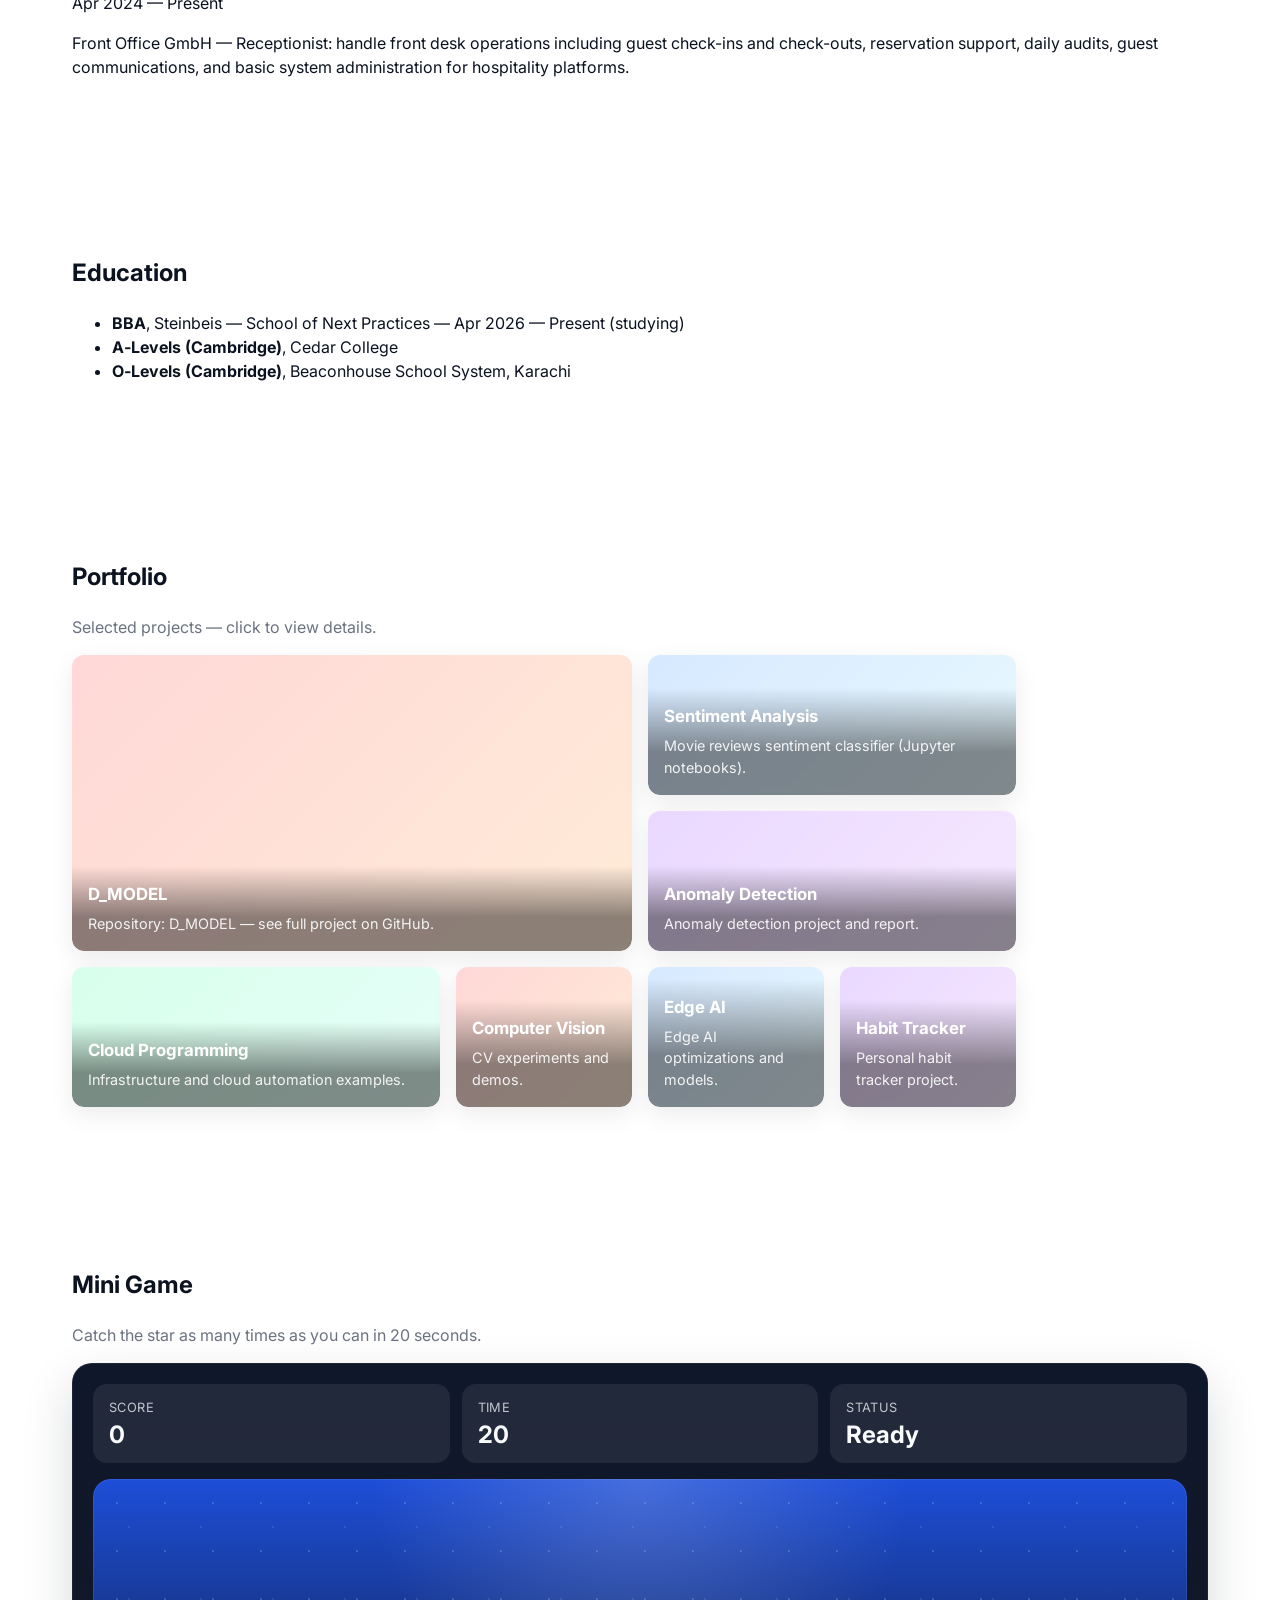
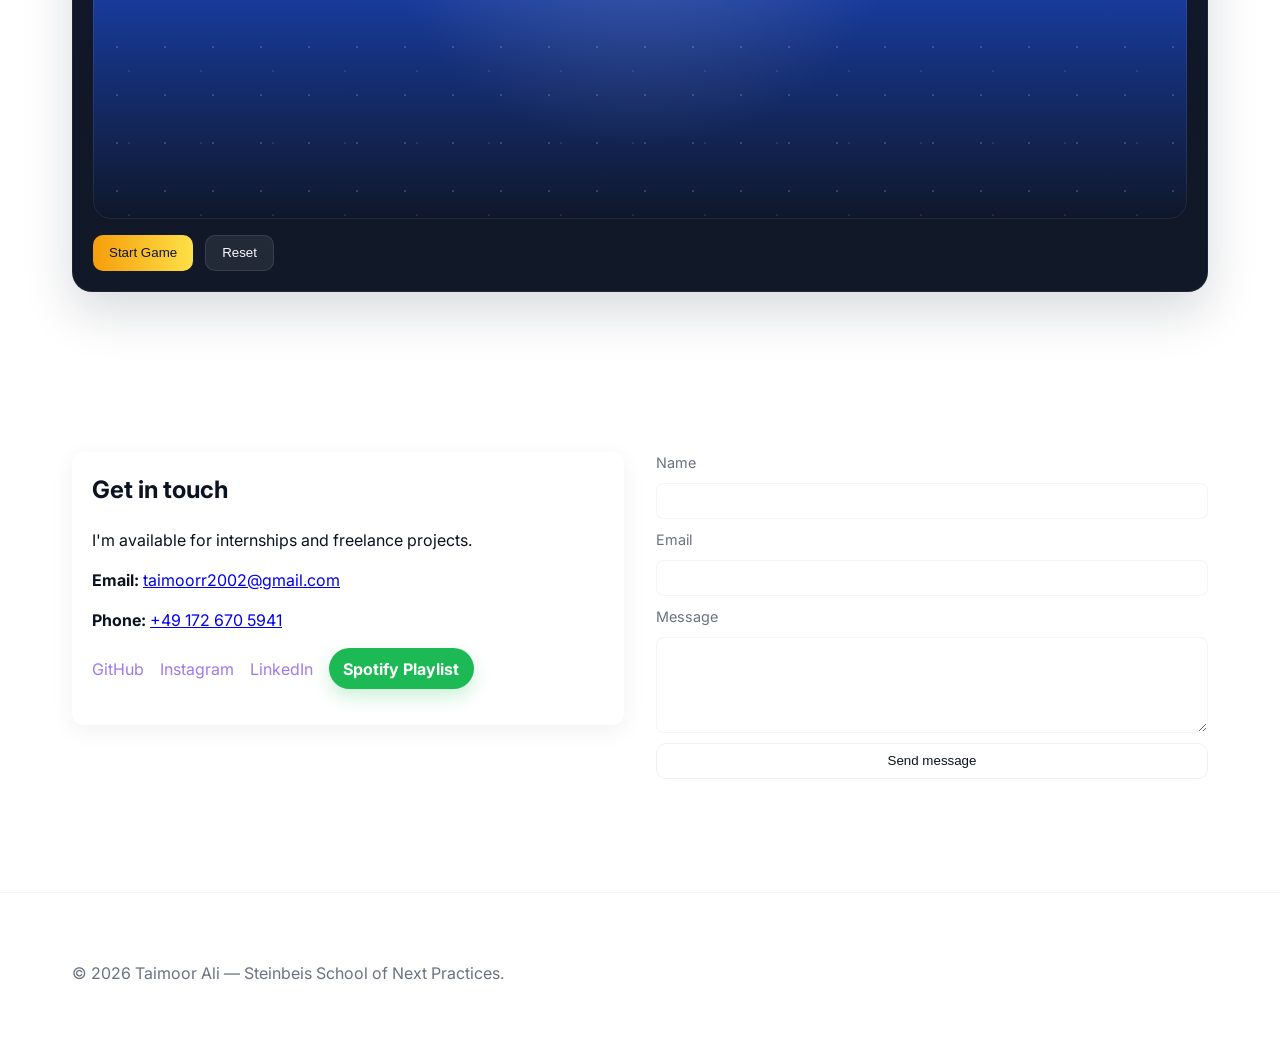
==== commit bdf6aa7f: "Add mini star catcher game" ====
--- a/index.html
+++ b/index.html
@@ -28,6 +28,7 @@
                     <li><a href="#skills">Skills</a></li>
                         <li><a href="#work">Work</a></li>
                         <li><a href="#education">Education</a></li>
+                    <li><a href="#game">Game</a></li>
                     <li><a href="#portfolio">Portfolio</a></li>
                     <li><a href="#contact">Contact</a></li>
                 </ul>
@@ -174,6 +175,27 @@
             </div>
         </section>
 
+        <section id="game" class="section game-section">
+            <div class="container">
+                <h2>Mini Game</h2>
+                <p class="lead">Catch the star as many times as you can in 20 seconds.</p>
+                <div class="game-shell">
+                    <div class="game-stats" aria-live="polite">
+                        <div><span>Score</span><strong id="game-score">0</strong></div>
+                        <div><span>Time</span><strong id="game-time">20</strong></div>
+                        <div><span>Status</span><strong id="game-status">Ready</strong></div>
+                    </div>
+                    <div id="star-game-board" class="game-board" aria-label="Star catching game board">
+                        <button id="game-target" class="game-target" type="button" aria-label="Catch the star">★</button>
+                    </div>
+                    <div class="game-controls">
+                        <button id="game-start" class="btn primary" type="button">Start Game</button>
+                        <button id="game-reset" class="btn" type="button">Reset</button>
+                    </div>
+                </div>
+            </div>
+        </section>
+
         <section id="contact" class="section">
             <div class="container contact-inner">
                 <div class="contact-card">
--- a/style.css
+++ b/style.css
@@ -95,6 +95,23 @@
     .tile-3{background:linear-gradient(135deg,#e8d6ff,#f3e6ff)}
     .tile-4{background:linear-gradient(135deg,#d6ffe9,#e6fff7)}
 
+        /* Mini game */
+        .game-shell{padding:1.25rem;border-radius:20px;background:linear-gradient(180deg,#0f172a 0%, #111827 100%);box-shadow:0 20px 50px rgba(15,23,42,0.16);border:1px solid rgba(255,255,255,0.06)}
+        .game-stats{display:grid;grid-template-columns:repeat(3,minmax(0,1fr));gap:0.75rem;margin-bottom:1rem}
+        .game-stats div{padding:0.9rem 1rem;border-radius:14px;background:rgba(255,255,255,0.08);color:#f8fafc}
+        .game-stats span{display:block;font-size:0.8rem;opacity:0.75;letter-spacing:0.03em;text-transform:uppercase}
+        .game-stats strong{display:block;font-size:1.5rem;line-height:1.1;margin-top:0.3rem}
+        .game-board{position:relative;height:340px;border-radius:18px;overflow:hidden;background:radial-gradient(circle at top, rgba(255,255,255,0.18), rgba(255,255,255,0) 42%), linear-gradient(180deg, #1d4ed8 0%, #0f172a 100%);box-shadow:inset 0 0 0 1px rgba(255,255,255,0.08)}
+        .game-board::before,.game-board::after{content:'';position:absolute;inset:0;pointer-events:none;background-image:radial-gradient(rgba(255,255,255,0.9) 1px, transparent 1px);background-size:48px 48px;opacity:0.18}
+        .game-board::after{background-size:72px 72px;opacity:0.1;transform:translateY(12px)}
+        .game-target{position:absolute;left:50%;top:50%;display:none;width:68px;height:68px;border:0;border-radius:50%;background:radial-gradient(circle at 35% 35%, #fff7b0 0%, #fde047 38%, #f59e0b 100%);color:#0f172a;font-size:2.1rem;font-weight:700;cursor:pointer;box-shadow:0 12px 28px rgba(245,158,11,0.35);transform:translate(-50%,-50%) scale(1);transition:transform .12s ease,box-shadow .12s ease}
+        .game-target:hover{transform:translate(-50%,-50%) scale(1.06)}
+        .game-target:active{transform:translate(-50%,-50%) scale(0.95)}
+        .game-controls{display:flex;gap:0.75rem;flex-wrap:wrap;margin-top:1rem}
+        .game-controls .btn{background:rgba(255,255,255,0.08);color:#f8fafc;border-color:rgba(255,255,255,0.1)}
+        .game-controls .btn.primary{background:linear-gradient(90deg,#f59e0b,#fde047);color:#111827}
+        .game-controls .btn:hover{filter:brightness(1.04)}
+
     /* Contact form */
     .contact-form{display:grid;gap:0.6rem;max-width:600px}
     .contact-form input,.contact-form textarea{background:var(--card);border:1px solid rgba(10,15,25,0.04);padding:0.6rem;border-radius:8px;color:var(--text)}
@@ -134,6 +151,8 @@
         .site-nav.active{display:block;position:absolute;left:16px;right:16px;top:64px;background:var(--surface);border-radius:12px;padding:12px}
         .portfolio-section .portfolio-grid{grid-template-columns:repeat(2,1fr);grid-auto-rows:140px}
         .hero h1{font-size:1.6rem}
+        .game-stats{grid-template-columns:1fr}
+        .game-board{height:280px}
         .support-badge{left:12px;right:12px;top:auto;bottom:12px;transform:none;max-width:none;justify-content:center}
     }
 
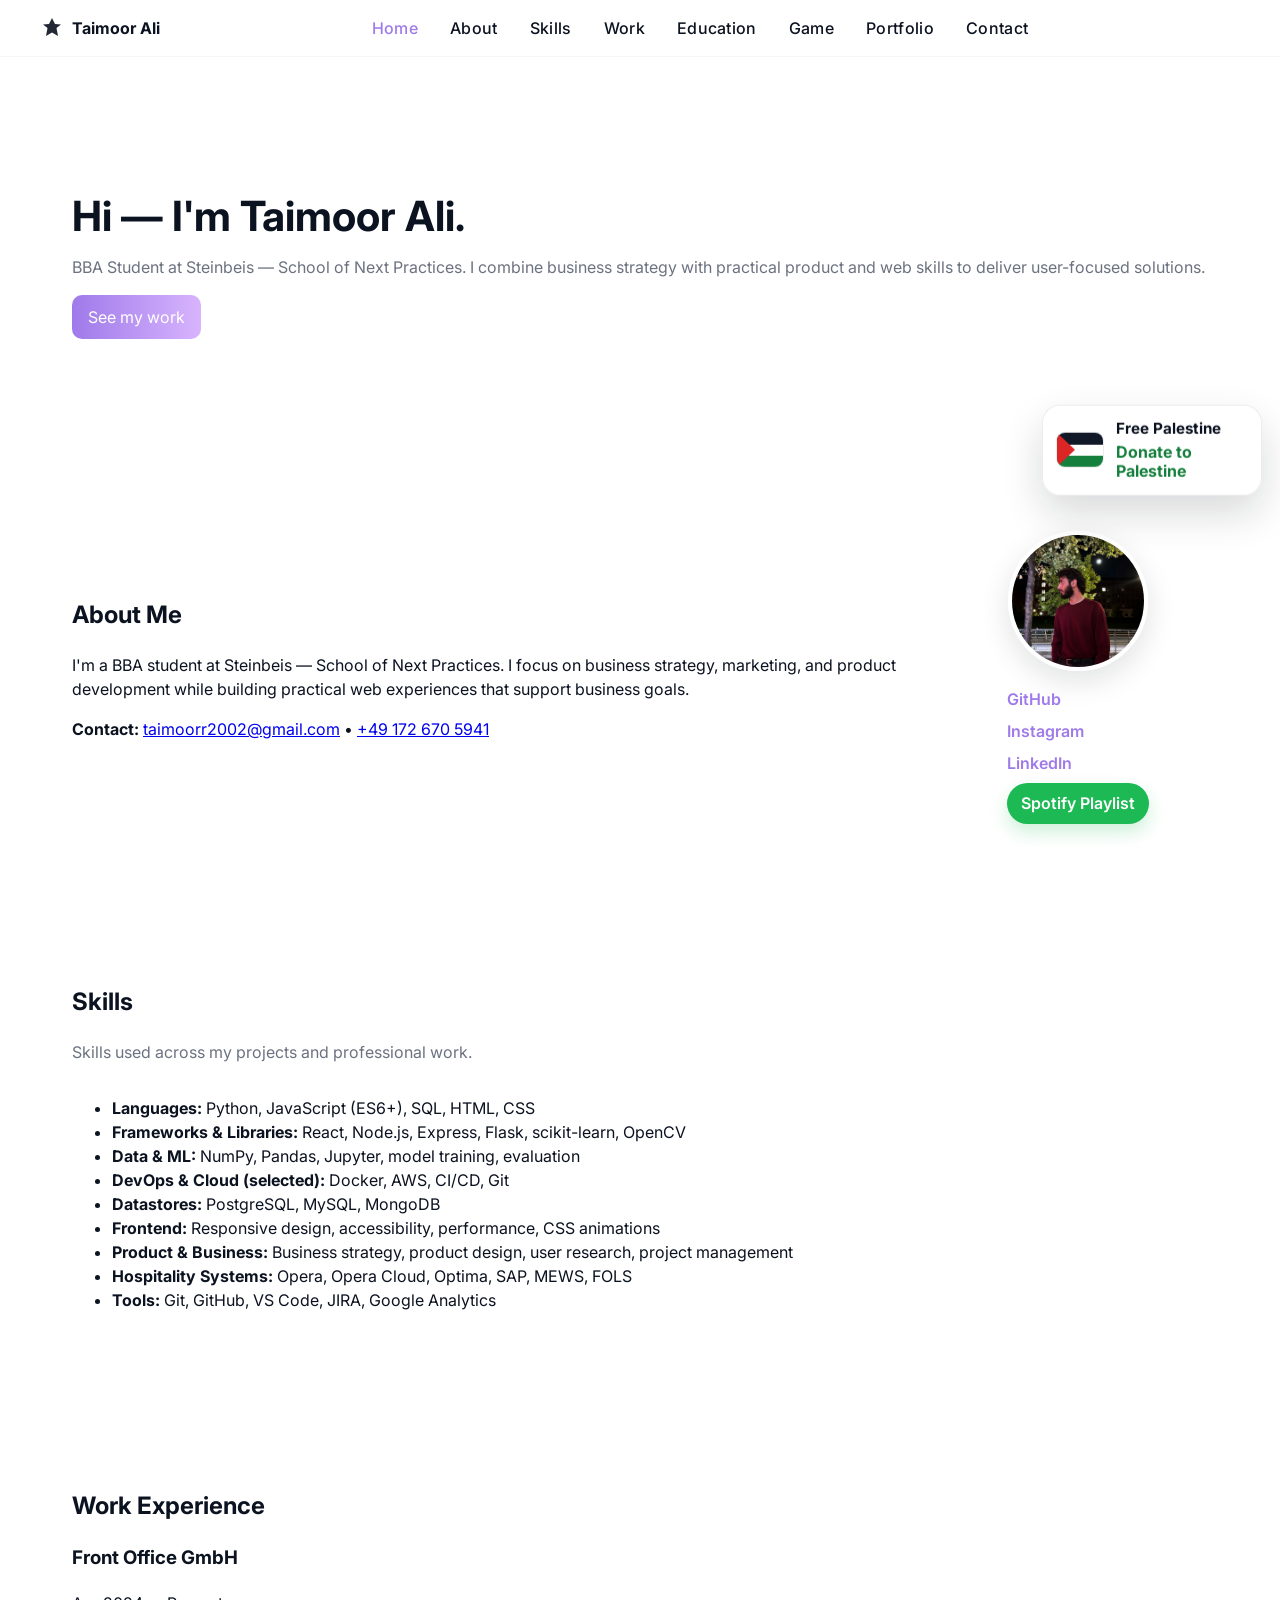
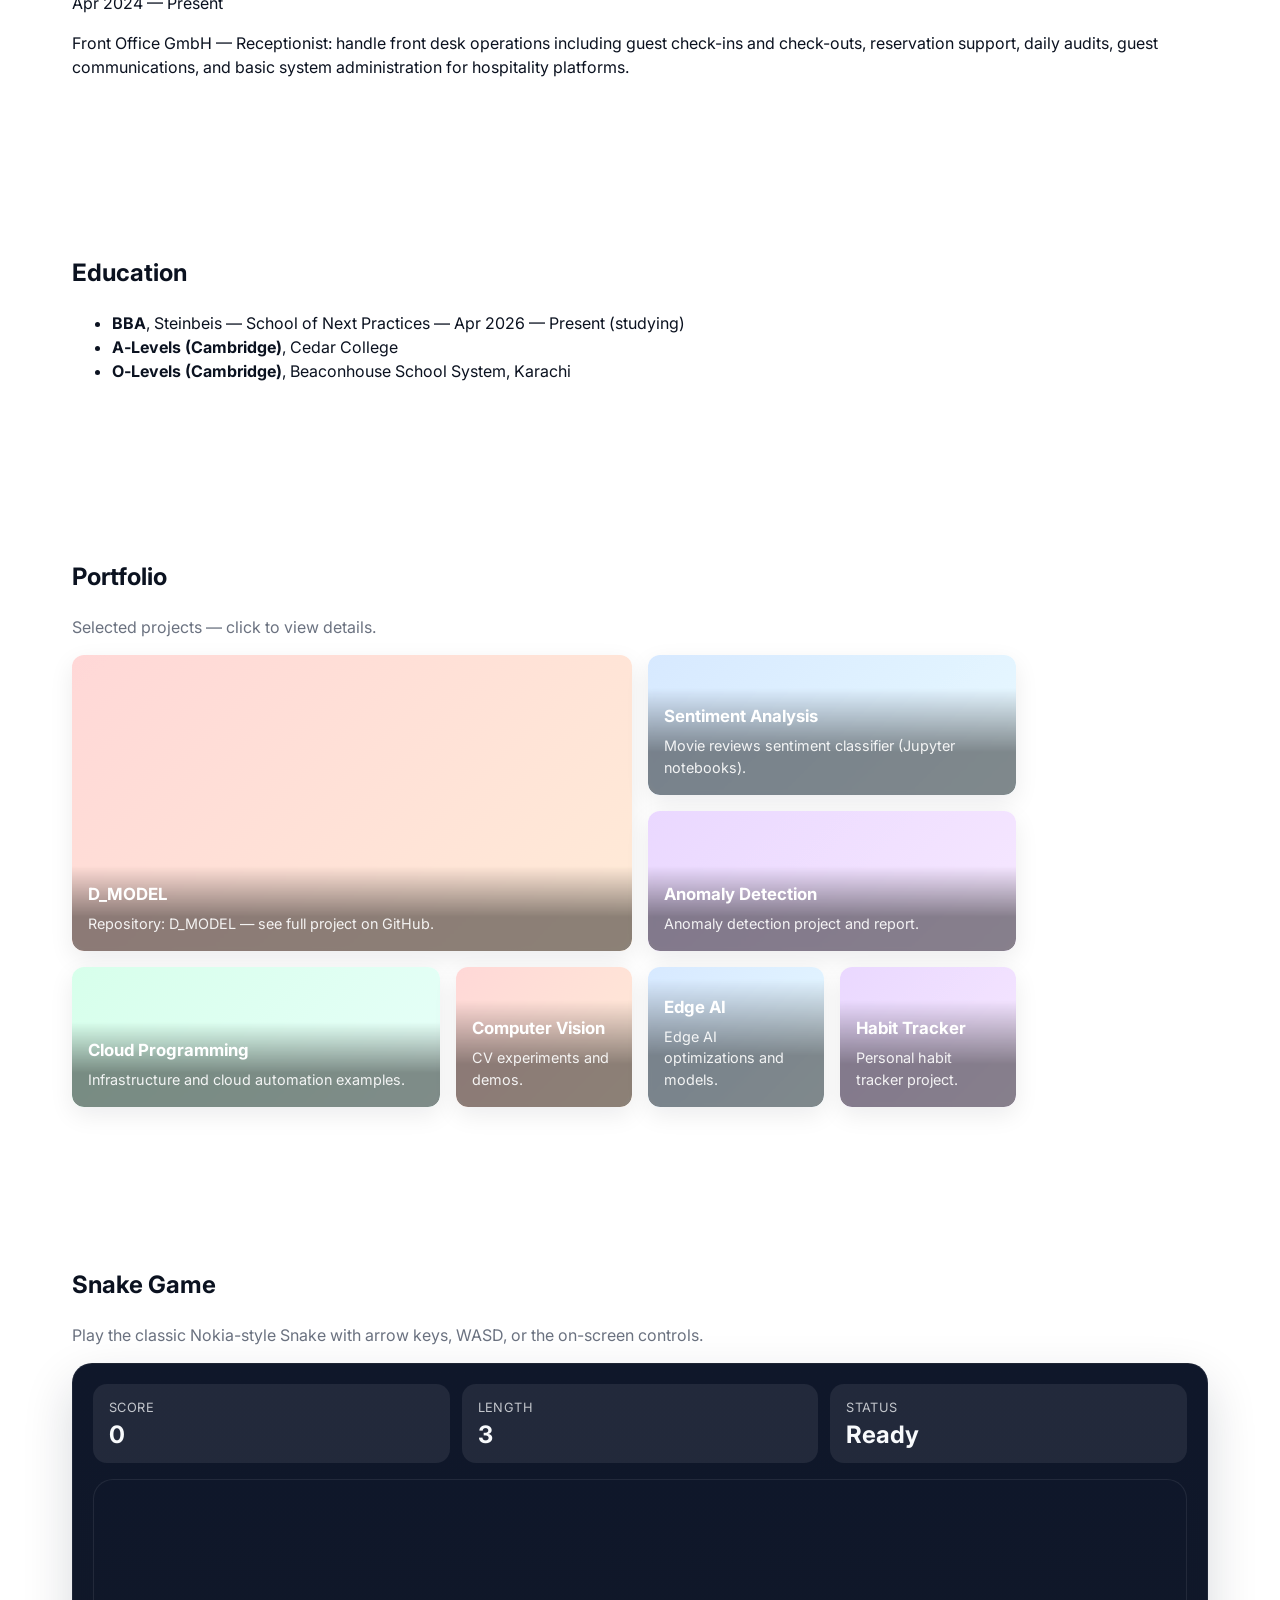
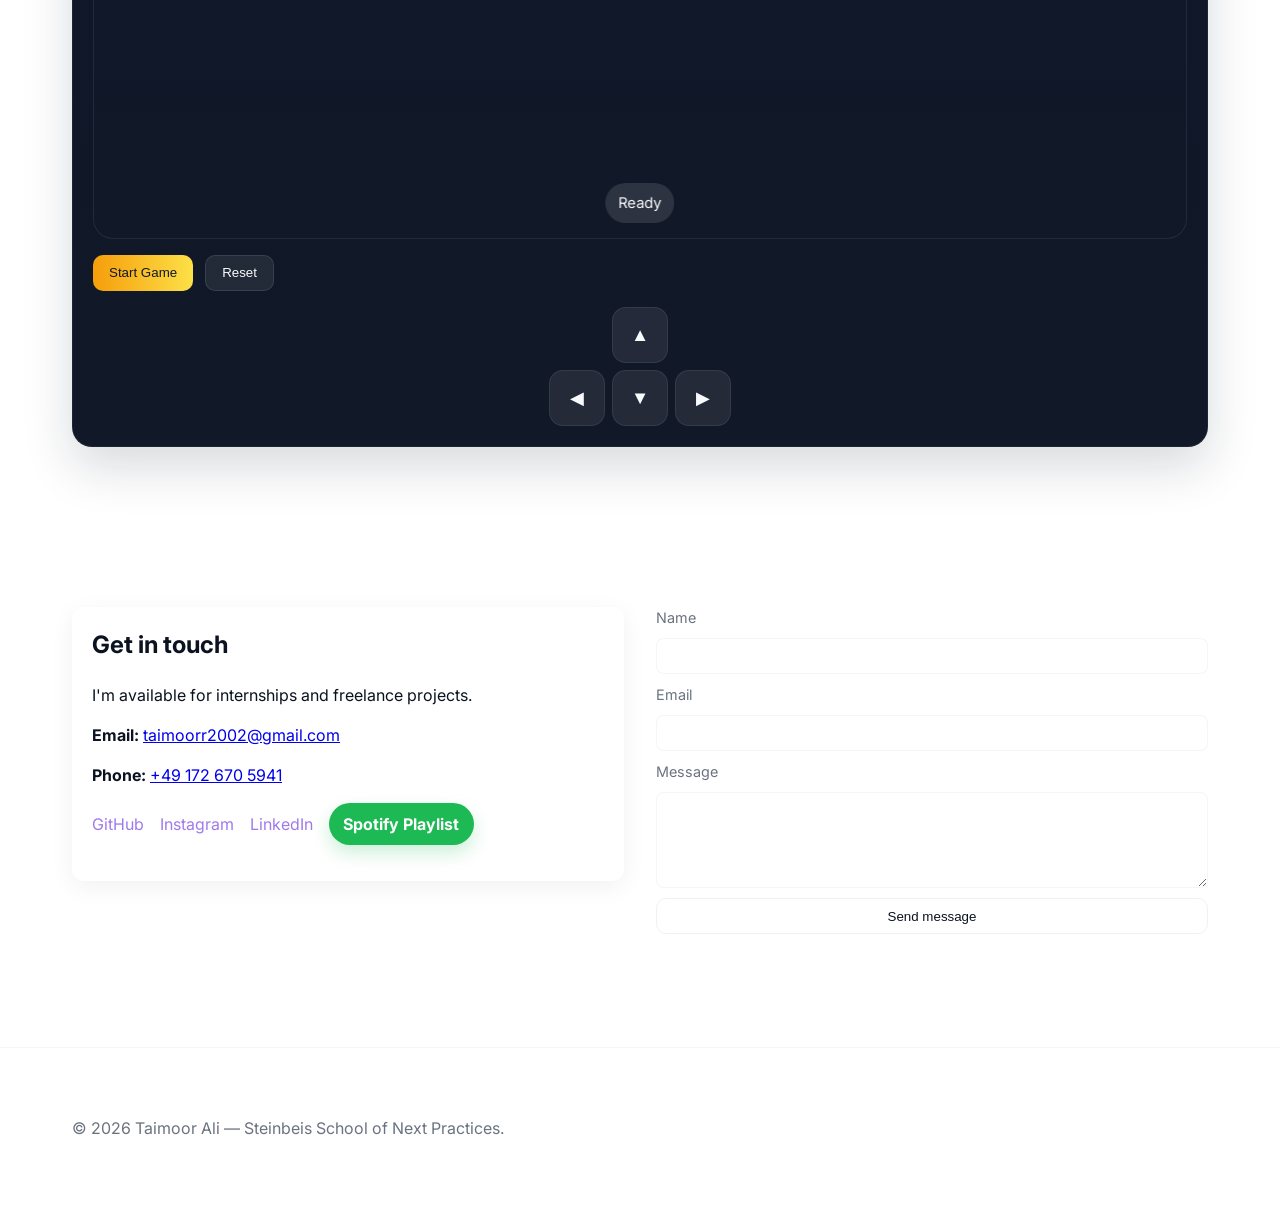
==== commit cd445826: "Replace mini game with snake" ====
--- a/index.html
+++ b/index.html
@@ -177,20 +177,29 @@
 
         <section id="game" class="section game-section">
             <div class="container">
-                <h2>Mini Game</h2>
-                <p class="lead">Catch the star as many times as you can in 20 seconds.</p>
-                <div class="game-shell">
+                <h2>Snake Game</h2>
+                <p class="lead">Play the classic Nokia-style Snake with arrow keys, WASD, or the on-screen controls.</p>
+                <div class="game-shell snake-shell">
                     <div class="game-stats" aria-live="polite">
                         <div><span>Score</span><strong id="game-score">0</strong></div>
-                        <div><span>Time</span><strong id="game-time">20</strong></div>
+                        <div><span>Length</span><strong id="game-length">3</strong></div>
                         <div><span>Status</span><strong id="game-status">Ready</strong></div>
                     </div>
-                    <div id="star-game-board" class="game-board" aria-label="Star catching game board">
-                        <button id="game-target" class="game-target" type="button" aria-label="Catch the star">★</button>
+                    <div id="snake-game-board" class="snake-board" aria-label="Snake game board" tabindex="0">
+                        <canvas id="snake-canvas" width="360" height="360"></canvas>
+                        <div class="snake-overlay" id="snake-overlay">Press Start to play</div>
                     </div>
                     <div class="game-controls">
                         <button id="game-start" class="btn primary" type="button">Start Game</button>
                         <button id="game-reset" class="btn" type="button">Reset</button>
+                    </div>
+                    <div class="snake-pad" aria-label="Snake movement controls">
+                        <button class="snake-btn" type="button" data-dir="up">▲</button>
+                        <div class="snake-row">
+                            <button class="snake-btn" type="button" data-dir="left">◀</button>
+                            <button class="snake-btn" type="button" data-dir="down">▼</button>
+                            <button class="snake-btn" type="button" data-dir="right">▶</button>
+                        </div>
                     </div>
                 </div>
             </div>
--- a/style.css
+++ b/style.css
@@ -101,16 +101,18 @@
         .game-stats div{padding:0.9rem 1rem;border-radius:14px;background:rgba(255,255,255,0.08);color:#f8fafc}
         .game-stats span{display:block;font-size:0.8rem;opacity:0.75;letter-spacing:0.03em;text-transform:uppercase}
         .game-stats strong{display:block;font-size:1.5rem;line-height:1.1;margin-top:0.3rem}
-        .game-board{position:relative;height:340px;border-radius:18px;overflow:hidden;background:radial-gradient(circle at top, rgba(255,255,255,0.18), rgba(255,255,255,0) 42%), linear-gradient(180deg, #1d4ed8 0%, #0f172a 100%);box-shadow:inset 0 0 0 1px rgba(255,255,255,0.08)}
-        .game-board::before,.game-board::after{content:'';position:absolute;inset:0;pointer-events:none;background-image:radial-gradient(rgba(255,255,255,0.9) 1px, transparent 1px);background-size:48px 48px;opacity:0.18}
-        .game-board::after{background-size:72px 72px;opacity:0.1;transform:translateY(12px)}
-        .game-target{position:absolute;left:50%;top:50%;display:none;width:68px;height:68px;border:0;border-radius:50%;background:radial-gradient(circle at 35% 35%, #fff7b0 0%, #fde047 38%, #f59e0b 100%);color:#0f172a;font-size:2.1rem;font-weight:700;cursor:pointer;box-shadow:0 12px 28px rgba(245,158,11,0.35);transform:translate(-50%,-50%) scale(1);transition:transform .12s ease,box-shadow .12s ease}
-        .game-target:hover{transform:translate(-50%,-50%) scale(1.06)}
-        .game-target:active{transform:translate(-50%,-50%) scale(0.95)}
+        .snake-shell{position:relative}
+        .snake-board{position:relative;height:360px;border-radius:20px;overflow:hidden;background:linear-gradient(180deg,#0f172a 0%,#111827 100%);box-shadow:inset 0 0 0 1px rgba(255,255,255,0.08)}
+        .snake-board canvas{width:100%;height:100%;display:block}
+        .snake-overlay{position:absolute;inset:auto 50% 16px auto;transform:translateX(50%);padding:0.55rem 0.8rem;border-radius:999px;background:rgba(255,255,255,0.12);color:#f8fafc;font-size:0.92rem;backdrop-filter:blur(8px)}
         .game-controls{display:flex;gap:0.75rem;flex-wrap:wrap;margin-top:1rem}
         .game-controls .btn{background:rgba(255,255,255,0.08);color:#f8fafc;border-color:rgba(255,255,255,0.1)}
         .game-controls .btn.primary{background:linear-gradient(90deg,#f59e0b,#fde047);color:#111827}
         .game-controls .btn:hover{filter:brightness(1.04)}
+        .snake-pad{display:flex;flex-direction:column;align-items:center;gap:0.45rem;margin-top:1rem}
+        .snake-row{display:flex;gap:0.45rem}
+        .snake-btn{width:56px;height:56px;border:0;border-radius:14px;background:rgba(255,255,255,0.08);color:#f8fafc;font-size:1.15rem;cursor:pointer;box-shadow:inset 0 0 0 1px rgba(255,255,255,0.08)}
+        .snake-btn:hover{background:rgba(255,255,255,0.14)}
 
     /* Contact form */
     .contact-form{display:grid;gap:0.6rem;max-width:600px}
@@ -152,8 +154,8 @@
         .portfolio-section .portfolio-grid{grid-template-columns:repeat(2,1fr);grid-auto-rows:140px}
         .hero h1{font-size:1.6rem}
         .game-stats{grid-template-columns:1fr}
-        .game-board{height:280px}
-        .support-badge{left:12px;right:12px;top:auto;bottom:12px;transform:none;max-width:none;justify-content:center}
+        .snake-board{height:280px}
+        .support-badge{right:12px;top:50%;transform:translateY(-50%) scale(0.94);max-width:180px}
     }
 
     /* Animations */
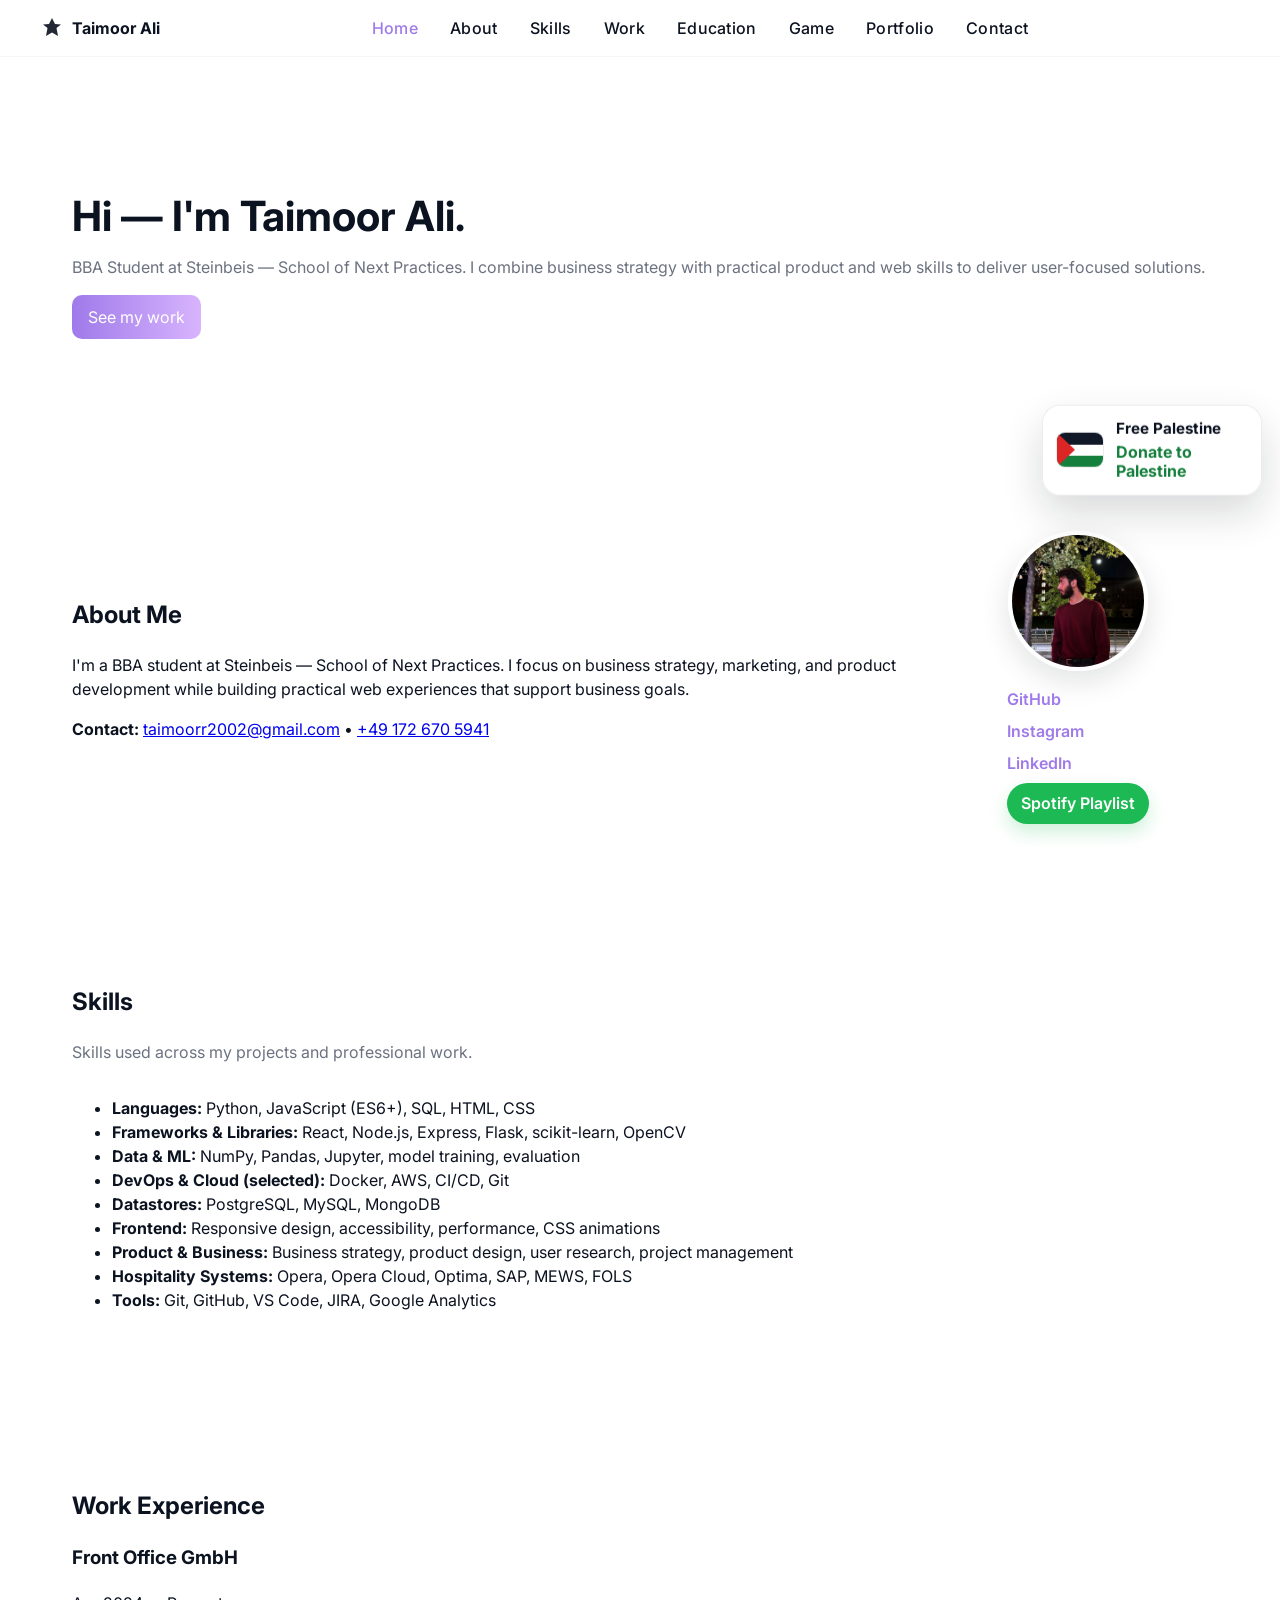
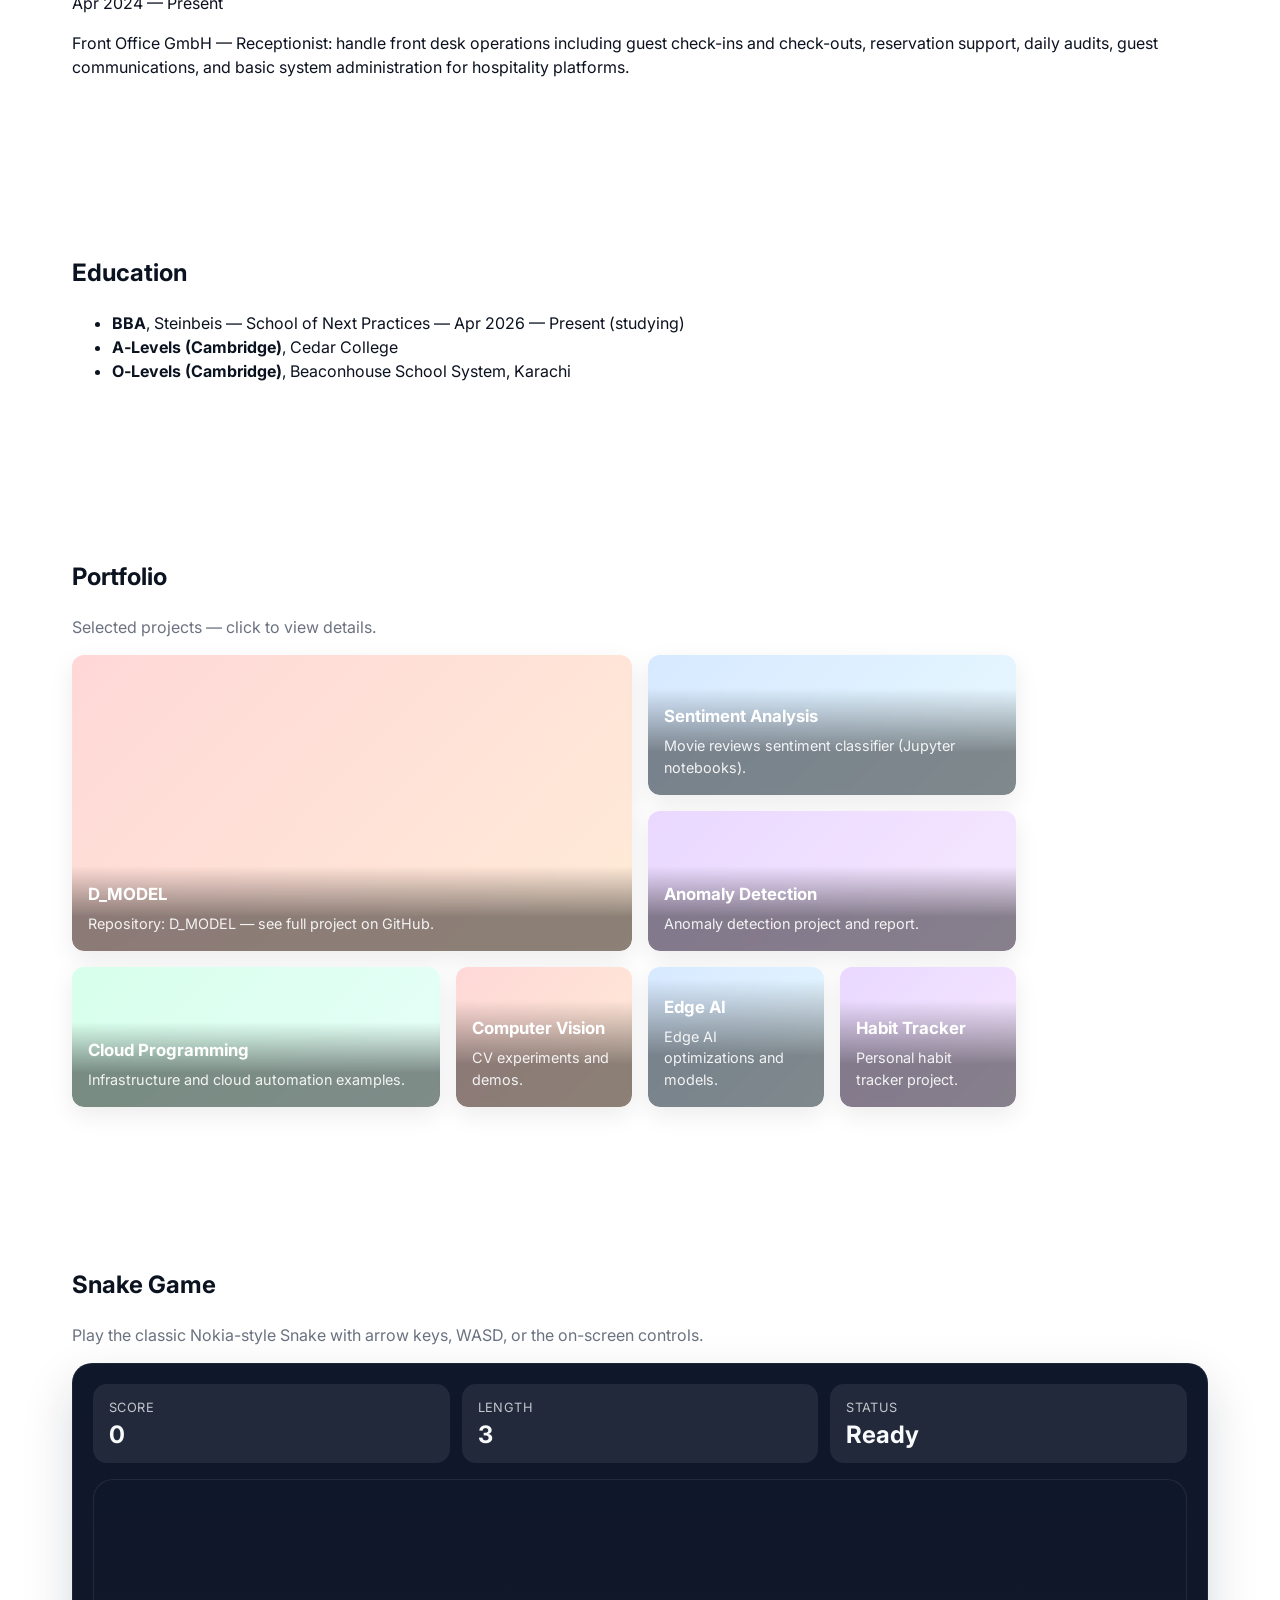
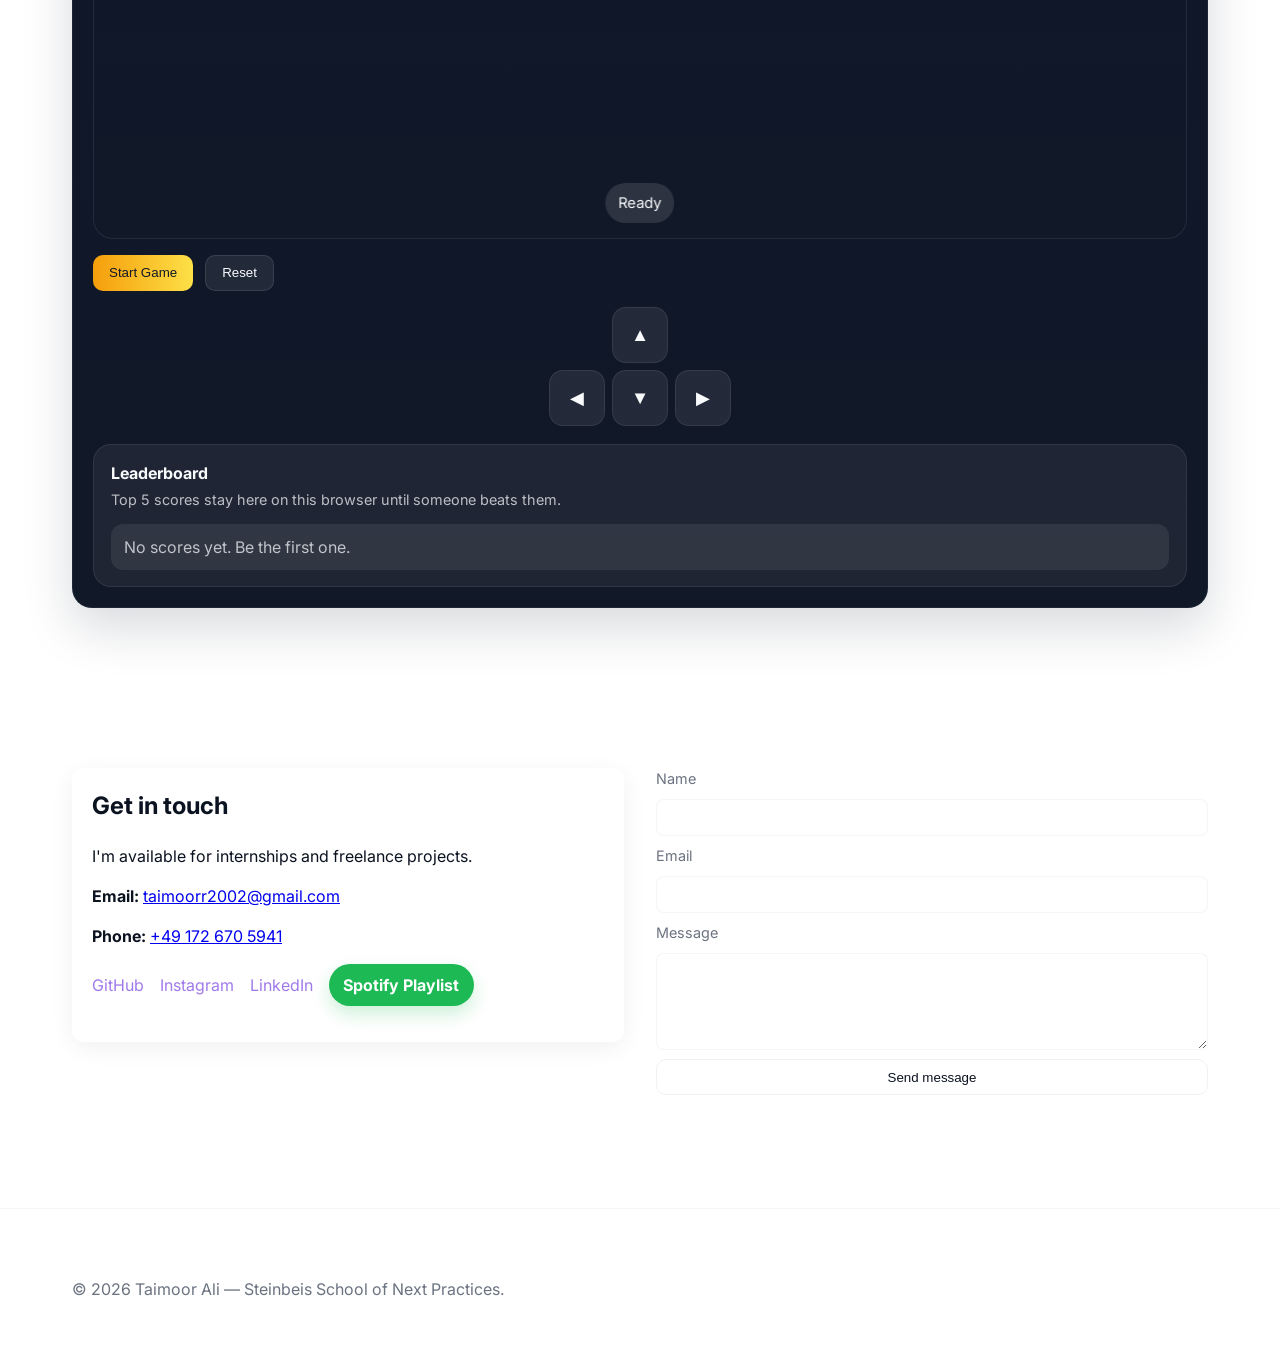
==== commit f369df0f: "Add wrap-around snake leaderboard" ====
--- a/index.html
+++ b/index.html
@@ -201,6 +201,13 @@
                             <button class="snake-btn" type="button" data-dir="right">▶</button>
                         </div>
                     </div>
+                    <div class="leaderboard-panel">
+                        <div class="leaderboard-head">
+                            <h3>Leaderboard</h3>
+                            <p>Top 5 scores stay here on this browser until someone beats them.</p>
+                        </div>
+                        <ol id="snake-leaderboard" class="leaderboard-list" aria-live="polite"></ol>
+                    </div>
                 </div>
             </div>
         </section>
--- a/style.css
+++ b/style.css
@@ -113,6 +113,15 @@
         .snake-row{display:flex;gap:0.45rem}
         .snake-btn{width:56px;height:56px;border:0;border-radius:14px;background:rgba(255,255,255,0.08);color:#f8fafc;font-size:1.15rem;cursor:pointer;box-shadow:inset 0 0 0 1px rgba(255,255,255,0.08)}
         .snake-btn:hover{background:rgba(255,255,255,0.14)}
+        .leaderboard-panel{margin-top:1.1rem;padding:1rem 1.05rem;border-radius:18px;background:rgba(255,255,255,0.06);border:1px solid rgba(255,255,255,0.08);color:#f8fafc}
+        .leaderboard-head h3{margin:0 0 0.25rem;font-size:1rem}
+        .leaderboard-head p{margin:0;color:rgba(248,250,252,0.72);font-size:0.9rem}
+        .leaderboard-list{margin:0.85rem 0 0;padding:0;list-style:none;display:grid;gap:0.55rem}
+        .leaderboard-list li{display:flex;align-items:center;justify-content:space-between;gap:0.75rem;padding:0.7rem 0.85rem;border-radius:12px;background:rgba(255,255,255,0.08)}
+        .leaderboard-list .rank{font-weight:700;color:#fde68a;min-width:1.5rem}
+        .leaderboard-list .player{flex:1;font-weight:600;overflow:hidden;text-overflow:ellipsis;white-space:nowrap}
+        .leaderboard-list .points{font-weight:700;color:#a7f3d0}
+        .leaderboard-empty{color:rgba(248,250,252,0.72);padding:0.35rem 0}
 
     /* Contact form */
     .contact-form{display:grid;gap:0.6rem;max-width:600px}
